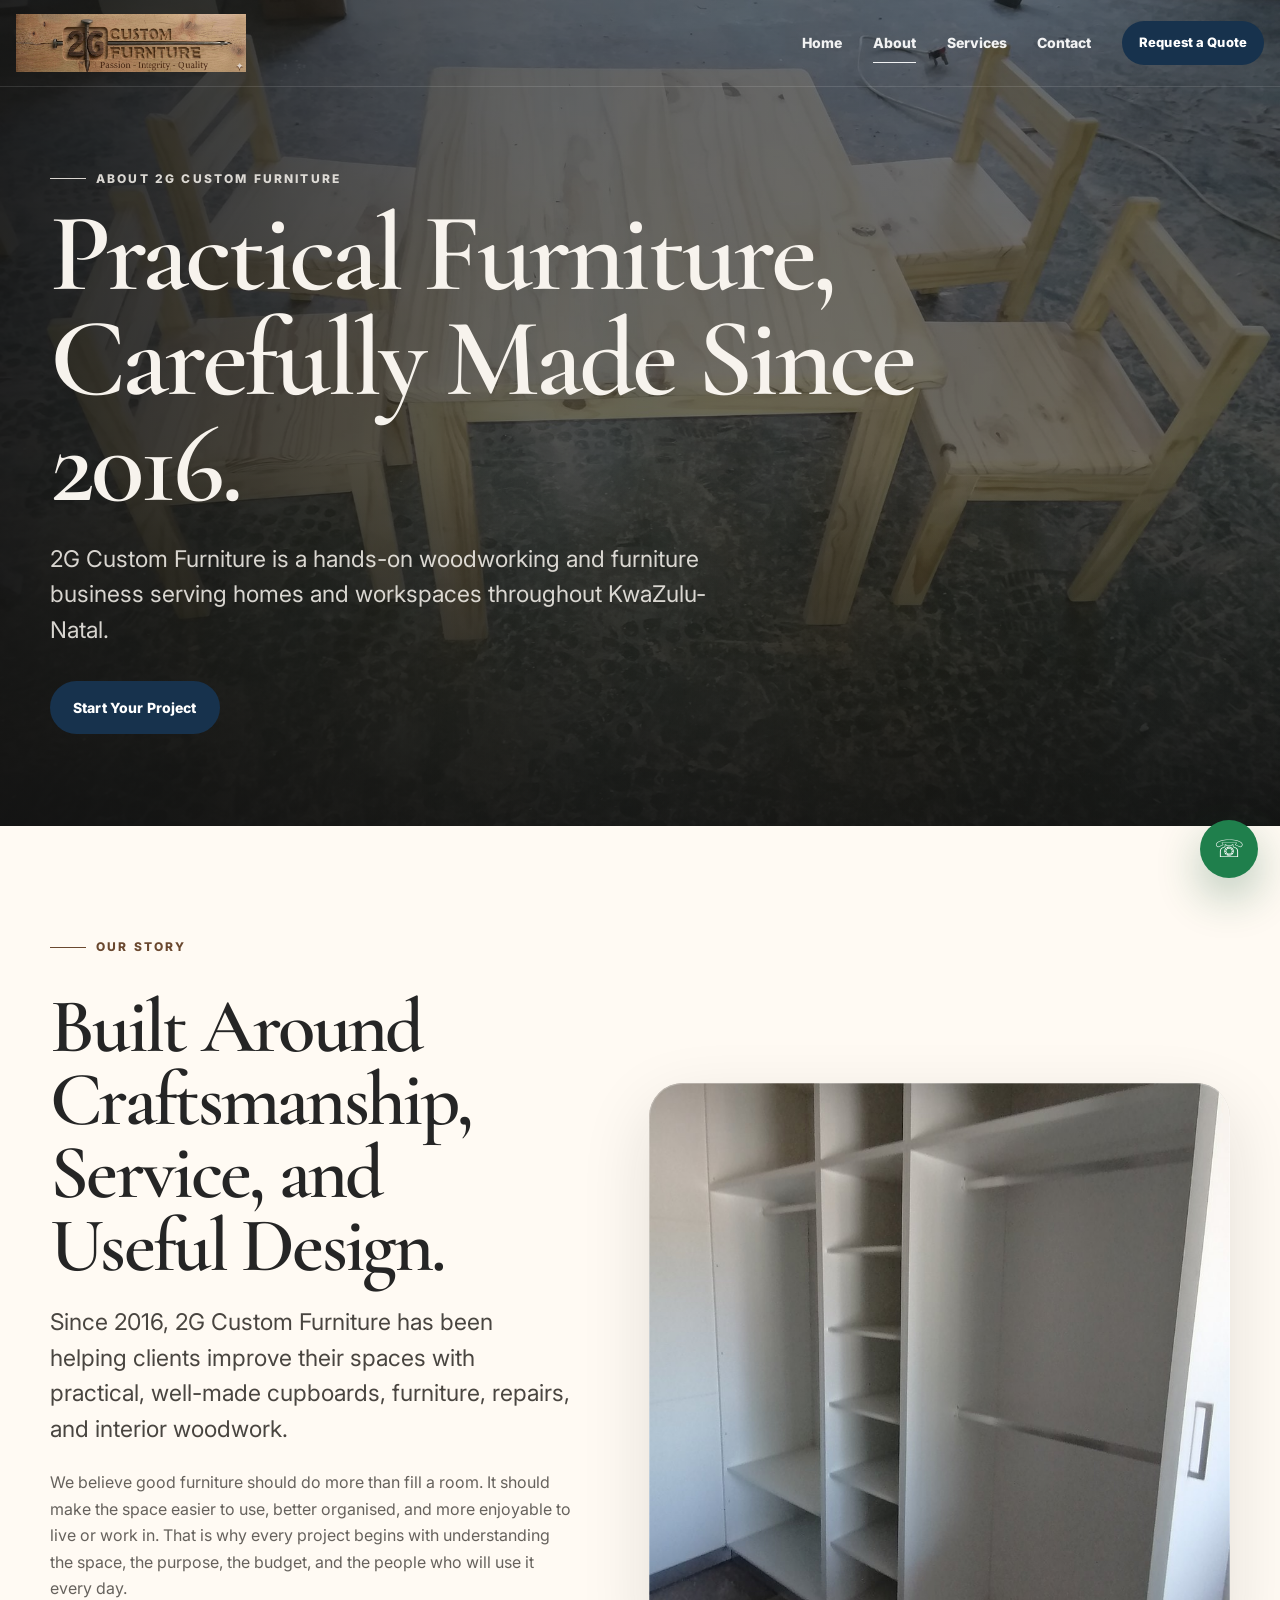
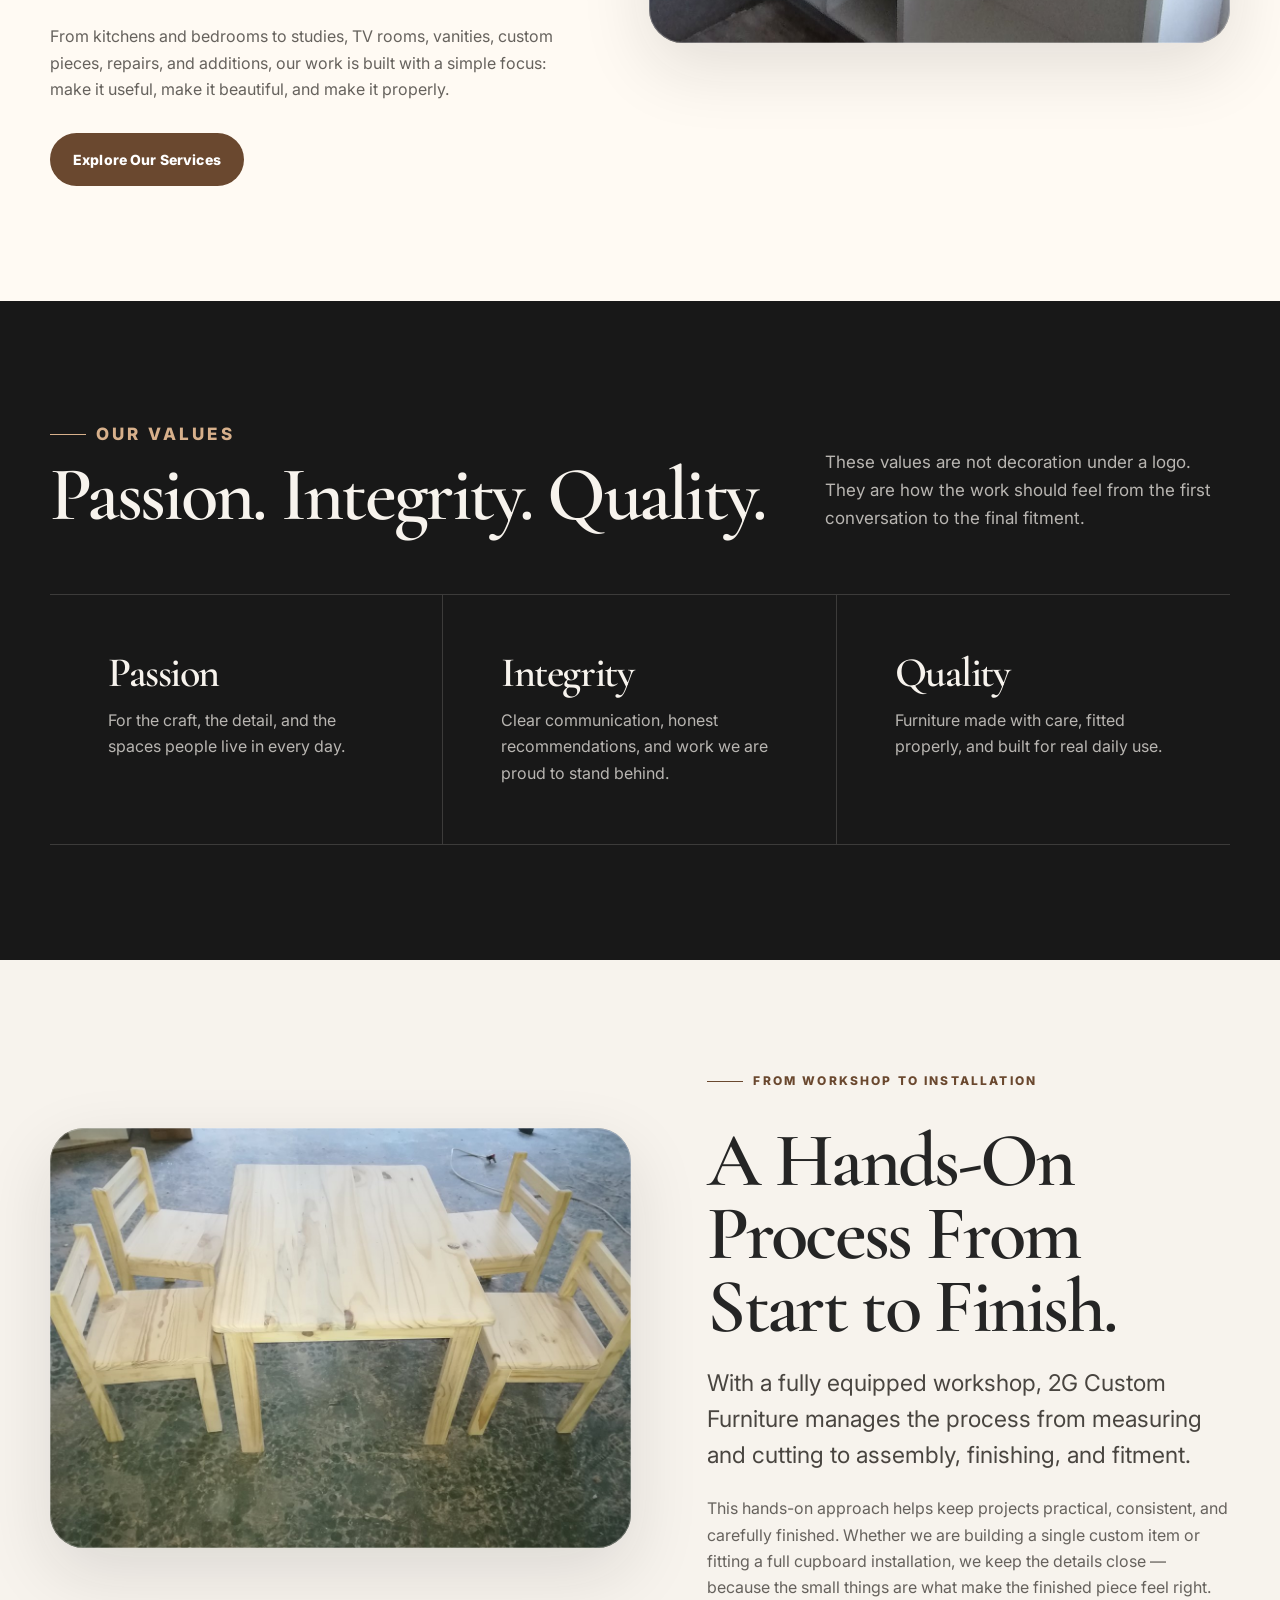
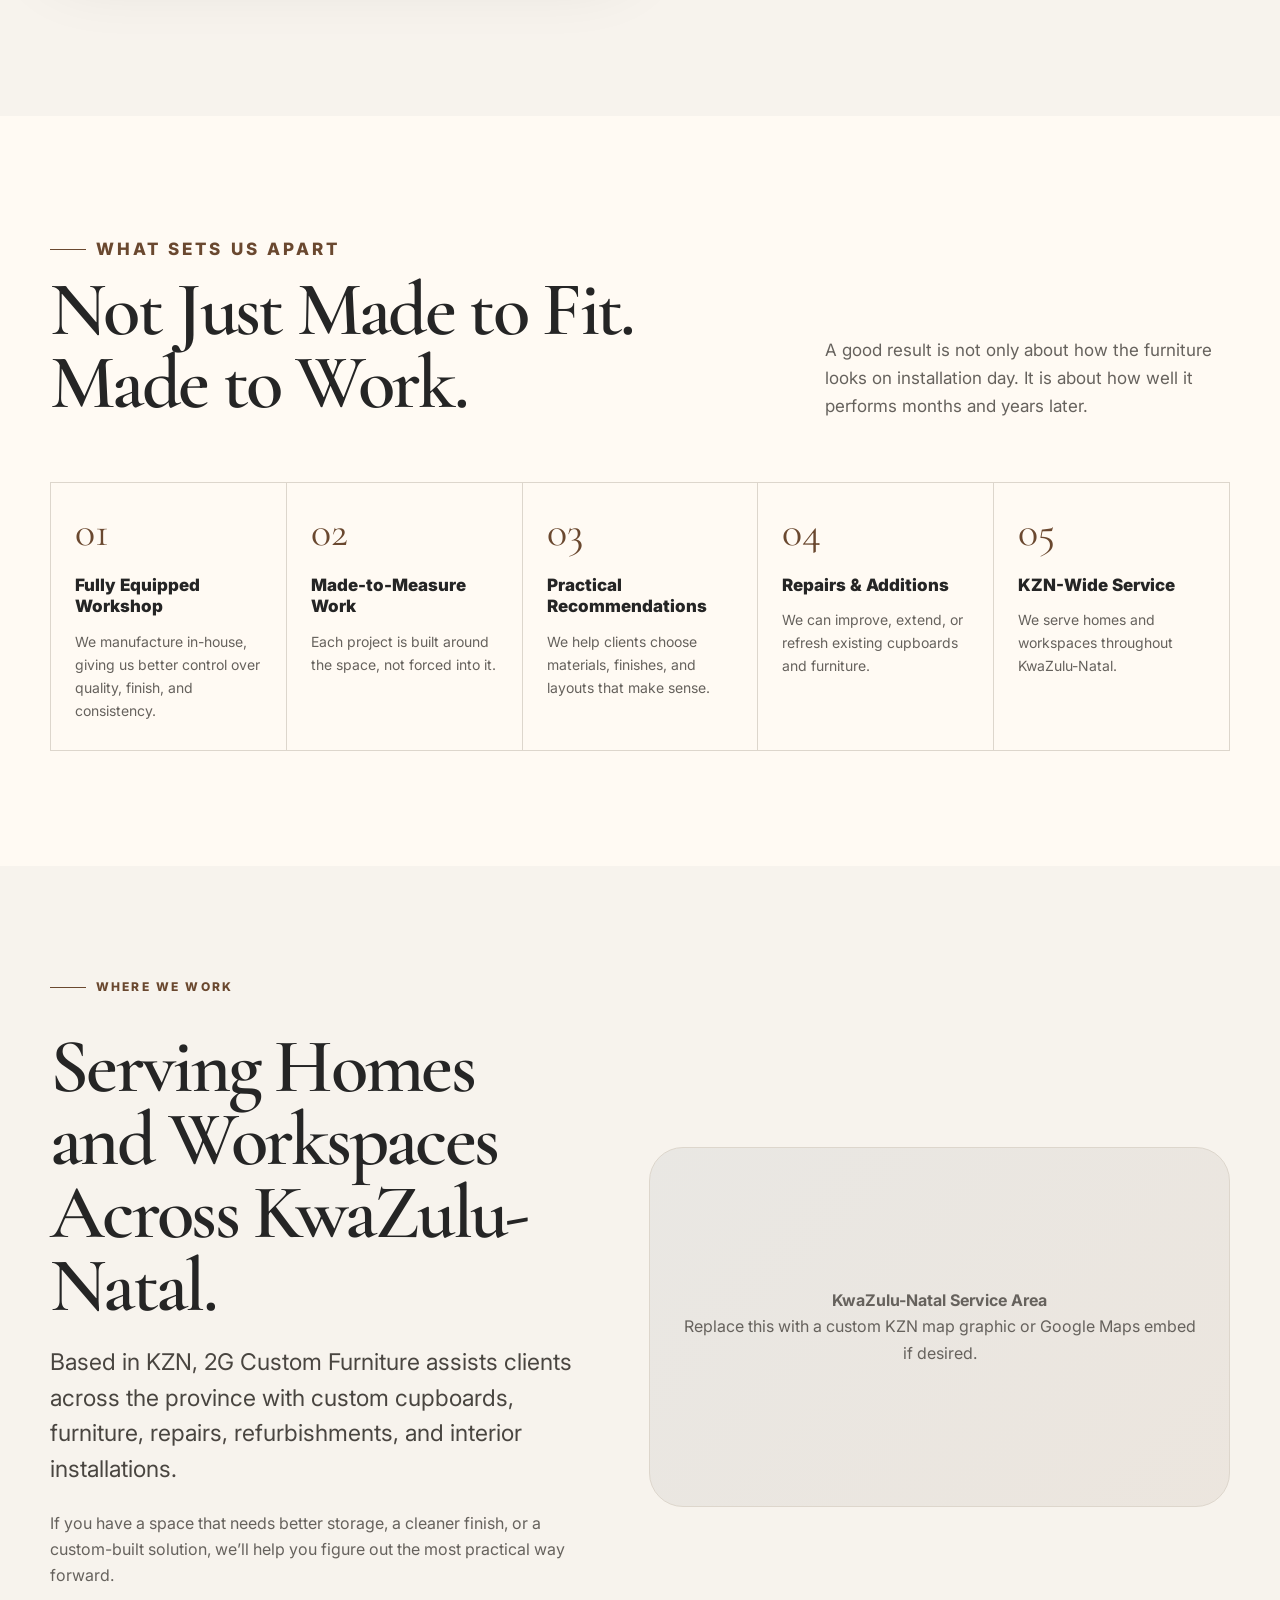
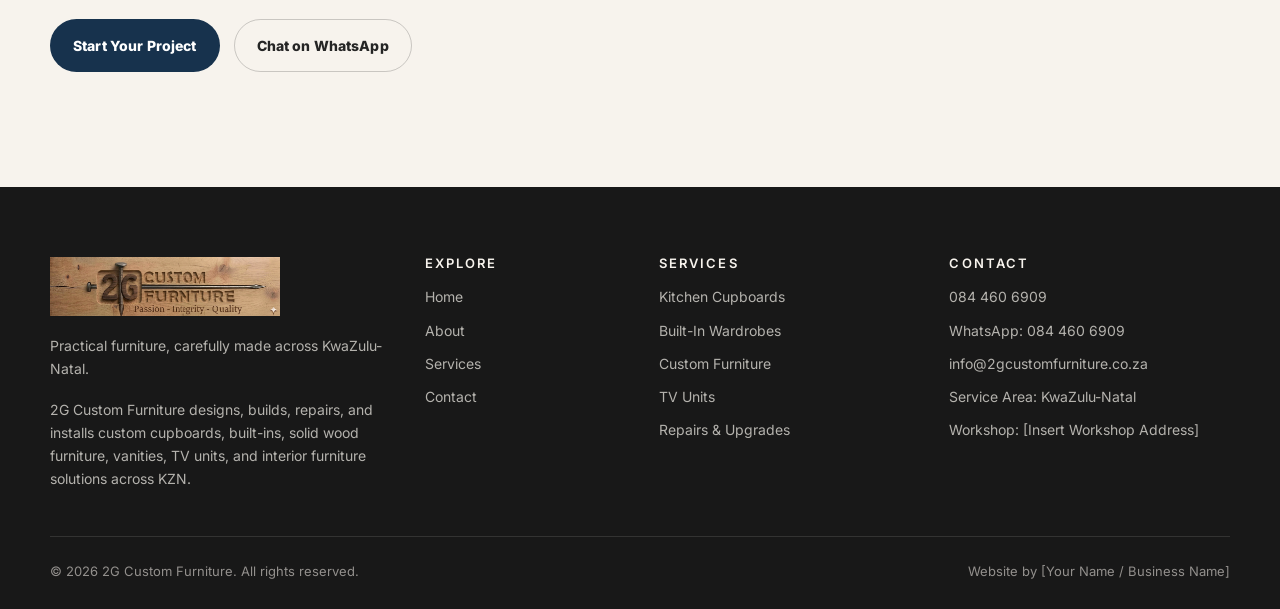
==== about.html @ 4002213d "Add files via upload" ====
<!doctype html>
<html lang="en-ZA">
<head>
  <meta charset="utf-8">
  <meta name="viewport" content="width=device-width, initial-scale=1">
  <title>About 2G Custom Furniture | Woodwork & Custom Furniture KZN</title>
  <meta name="description" content="Learn about 2G Custom Furniture, a KwaZulu-Natal woodworking business creating practical cupboards, custom furniture, repairs, refurbishments, and built-in solutions since 2016.">
  <meta name="robots" content="index, follow">
  <meta property="og:title" content="About 2G Custom Furniture | Woodwork & Custom Furniture KZN">
  <meta property="og:description" content="Learn about 2G Custom Furniture, a KwaZulu-Natal woodworking business creating practical cupboards, custom furniture, repairs, refurbishments, and built-in solutions since 2016.">
  <meta property="og:type" content="website">
  <meta property="og:image" content="assets/images/hero/home-hero.jpg">
  <meta name="theme-color" content="#17324D">
  <link rel="preconnect" href="https://fonts.googleapis.com">
  <link rel="preconnect" href="https://fonts.gstatic.com" crossorigin>
  <link href="https://fonts.googleapis.com/css2?family=Cormorant+Garamond:wght@500;600;700&family=Inter:wght@400;500;700;800;900&display=swap" rel="stylesheet">
  <link rel="stylesheet" href="assets/css/styles.css">
  <script type="application/ld+json">
  {
    "@context": "https://schema.org",
    "@type": "LocalBusiness",
    "name": "2G Custom Furniture",
    "image": "assets/images/logo/2g-logo.png",
    "telephone": "+27 84 460 6909",
    "email": "info@2gcustomfurniture.co.za",
    "address": {
      "@type": "PostalAddress",
      "streetAddress": "[Insert Workshop Address]",
      "addressRegion": "KwaZulu-Natal",
      "addressCountry": "ZA"
    },
    "areaServed": "KwaZulu-Natal",
    "url": "https://www.2gcustomfurniture.co.za",
    "description": "Custom cupboards, built-ins, solid wood furniture, repairs, refurbishments and installations across KwaZulu-Natal."
  }
  </script>
</head>
<body>
<a class="skip-link" href="#main">Skip to content</a>
<header class="site-header">
  <div class="nav-wrap">
    <a class="logo" href="index.html" aria-label="2G Custom Furniture home">
      <img src="assets/images/logo/2g-logo.png" alt="2G Custom Furniture logo">
    </a>
    <nav class="nav-links" aria-label="Primary navigation">
      <a href="index.html">Home</a>
      <a class="active" href="about.html">About</a>
      <a href="services.html">Services</a>
      <a href="contact.html">Contact</a>
      <a class="btn small-btn" href="contact.html">Request a Quote</a>
    </nav>
    <button class="menu-toggle" type="button" aria-label="Open menu" aria-expanded="false">
      <span></span><span></span><span></span>
    </button>
  </div>
</header>

<main id="main">
  <section class="hero inner-hero">
    <div class="hero-media"><img src="assets/images/hero/about-hero.jpg" alt="Custom solid wood furniture in progress at 2G Custom Furniture workshop"></div>
    <div class="container hero-content">
      <p class="eyebrow">About 2G Custom Furniture</p>
      <h1>Practical Furniture, Carefully Made Since 2016.</h1>
      <p class="lead" style="margin-top:24px;">2G Custom Furniture is a hands-on woodworking and furniture business serving homes and workspaces throughout KwaZulu-Natal.</p>
      <div class="actions"><a class="btn" href="contact.html">Start Your Project</a></div>
    </div>
  </section>

  <section class="section alt">
    <div class="container split">
      <div class="copy-stack reveal">
        <p class="eyebrow">Our Story</p>
        <h2>Built Around Craftsmanship, Service, and Useful Design.</h2>
        <p class="lead">Since 2016, 2G Custom Furniture has been helping clients improve their spaces with practical, well-made cupboards, furniture, repairs, and interior woodwork.</p>
        <p>We believe good furniture should do more than fill a room. It should make the space easier to use, better organised, and more enjoyable to live or work in. That is why every project begins with understanding the space, the purpose, the budget, and the people who will use it every day.</p>
        <p>From kitchens and bedrooms to studies, TV rooms, vanities, custom pieces, repairs, and additions, our work is built with a simple focus: make it useful, make it beautiful, and make it properly.</p>
        <div class="actions"><a class="btn walnut" href="services.html">Explore Our Services</a></div>
      </div>
      <div class="image-frame reveal"><img src="assets/images/workshop/installation-01.jpg" alt="Built-in wardrobe installation by 2G Custom Furniture"></div>
    </div>
  </section>

  <section class="section dark">
    <div class="container">
      <div class="section-heading reveal"><div><p class="eyebrow">Our Values</p><h2>Passion. Integrity. Quality.</h2></div><p>These values are not decoration under a logo. They are how the work should feel from the first conversation to the final fitment.</p></div>
      <div class="values-band reveal">
        <div class="value-block"><h3>Passion</h3><p>For the craft, the detail, and the spaces people live in every day.</p></div>
        <div class="value-block"><h3>Integrity</h3><p>Clear communication, honest recommendations, and work we are proud to stand behind.</p></div>
        <div class="value-block"><h3>Quality</h3><p>Furniture made with care, fitted properly, and built for real daily use.</p></div>
      </div>
    </div>
  </section>

  <section class="section">
    <div class="container split reverse">
      <div class="image-frame short reveal"><img src="assets/images/workshop/work-in-progress-01.jpg" alt="Workshop project being prepared by 2G Custom Furniture"></div>
      <div class="copy-stack reveal">
        <p class="eyebrow">From Workshop to Installation</p>
        <h2>A Hands-On Process From Start to Finish.</h2>
        <p class="lead">With a fully equipped workshop, 2G Custom Furniture manages the process from measuring and cutting to assembly, finishing, and fitment.</p>
        <p>This hands-on approach helps keep projects practical, consistent, and carefully finished. Whether we are building a single custom item or fitting a full cupboard installation, we keep the details close — because the small things are what make the finished piece feel right.</p>
      </div>
    </div>
  </section>

  <section class="section alt">
    <div class="container">
      <div class="section-heading reveal"><div><p class="eyebrow">What Sets Us Apart</p><h2>Not Just Made to Fit. Made to Work.</h2></div><p>A good result is not only about how the furniture looks on installation day. It is about how well it performs months and years later.</p></div>
      <div class="reason-grid reveal">
        <div class="reason"><span class="num">01</span><h3>Fully Equipped Workshop</h3><p>We manufacture in-house, giving us better control over quality, finish, and consistency.</p></div>
        <div class="reason"><span class="num">02</span><h3>Made-to-Measure Work</h3><p>Each project is built around the space, not forced into it.</p></div>
        <div class="reason"><span class="num">03</span><h3>Practical Recommendations</h3><p>We help clients choose materials, finishes, and layouts that make sense.</p></div>
        <div class="reason"><span class="num">04</span><h3>Repairs & Additions</h3><p>We can improve, extend, or refresh existing cupboards and furniture.</p></div>
        <div class="reason"><span class="num">05</span><h3>KZN-Wide Service</h3><p>We serve homes and workspaces throughout KwaZulu-Natal.</p></div>
      </div>
    </div>
  </section>

  <section class="section">
    <div class="container split">
      <div class="copy-stack reveal">
        <p class="eyebrow">Where We Work</p>
        <h2>Serving Homes and Workspaces Across KwaZulu-Natal.</h2>
        <p class="lead">Based in KZN, 2G Custom Furniture assists clients across the province with custom cupboards, furniture, repairs, refurbishments, and interior installations.</p>
        <p>If you have a space that needs better storage, a cleaner finish, or a custom-built solution, we’ll help you figure out the most practical way forward.</p>
        <div class="actions"><a class="btn" href="contact.html">Start Your Project</a><a class="btn secondary" href="https://wa.me/27844606909">Chat on WhatsApp</a></div>
      </div>
      <div class="map-placeholder reveal"><div><strong>KwaZulu-Natal Service Area</strong><p>Replace this with a custom KZN map graphic or Google Maps embed if desired.</p></div></div>
    </div>
  </section>
</main>
<a class="whatsapp-float" href="https://wa.me/27844606909" aria-label="Chat with 2G Custom Furniture on WhatsApp">☏</a>
<footer class="site-footer">
  <div class="container">
    <div class="footer-grid">
      <div>
        <img class="footer-logo" src="assets/images/logo/2g-logo.png" alt="2G Custom Furniture logo">
        <p>Practical furniture, carefully made across KwaZulu-Natal.</p>
        <p style="margin-top:18px;">2G Custom Furniture designs, builds, repairs, and installs custom cupboards, built-ins, solid wood furniture, vanities, TV units, and interior furniture solutions across KZN.</p>
      </div>
      <div>
        <h3>Explore</h3>
        <ul>
          <li><a href="index.html">Home</a></li>
          <li><a href="about.html">About</a></li>
          <li><a href="services.html">Services</a></li>
          <li><a href="contact.html">Contact</a></li>
        </ul>
      </div>
      <div>
        <h3>Services</h3>
        <ul>
          <li><a href="services.html#kitchens">Kitchen Cupboards</a></li>
          <li><a href="services.html#bedrooms">Built-In Wardrobes</a></li>
          <li><a href="services.html#custom">Custom Furniture</a></li>
          <li><a href="services.html#living">TV Units</a></li>
          <li><a href="services.html#repairs">Repairs & Upgrades</a></li>
        </ul>
      </div>
      <div>
        <h3>Contact</h3>
        <ul>
          <li><a href="tel:+27844606909">084 460 6909</a></li>
          <li><a href="https://wa.me/27844606909">WhatsApp: 084 460 6909</a></li>
          <li><a href="mailto:info@2gcustomfurniture.co.za">info@2gcustomfurniture.co.za</a></li>
          <li>Service Area: KwaZulu-Natal</li>
          <li>Workshop: [Insert Workshop Address]</li>
        </ul>
      </div>
    </div>
    <div class="footer-bottom">
      <span>© 2026 2G Custom Furniture. All rights reserved.</span>
      <span>Website by [Your Name / Business Name]</span>
    </div>
  </div>
</footer>
<script src="assets/js/main.js"></script>
</body>
</html>
---- assets/css/styles.css ----
/*
  2G Custom Furniture — premium static website
  Replace placeholder copy/images/contact details where marked before launch.
*/
:root {
  --ivory: #f7f3ed;
  --ivory-2: #fffaf3;
  --charcoal: #252525;
  --ink: #181818;
  --muted: #66625d;
  --stone: #ddd6cc;
  --stone-2: #ebe5dc;
  --navy: #17324d;
  --navy-2: #223f5d;
  --steel: #6f7f8c;
  --walnut: #6a482f;
  --walnut-light: #a87a50;
  --white: #ffffff;
  --shadow-soft: 0 24px 70px rgba(24, 24, 24, .12);
  --shadow-card: 0 14px 35px rgba(24, 24, 24, .10);
  --radius-sm: 12px;
  --radius-md: 22px;
  --radius-lg: 34px;
  --container: 1180px;
  --section: clamp(72px, 9vw, 130px);
  --font-heading: 'Cormorant Garamond', Georgia, serif;
  --font-body: 'Inter', system-ui, -apple-system, Segoe UI, sans-serif;
}

* { box-sizing: border-box; }
html { scroll-behavior: smooth; }
body {
  margin: 0;
  font-family: var(--font-body);
  color: var(--charcoal);
  background: var(--ivory);
  line-height: 1.65;
  -webkit-font-smoothing: antialiased;
  text-rendering: optimizeLegibility;
}
body.nav-open { overflow: hidden; }
img { max-width: 100%; display: block; }
a { color: inherit; text-decoration: none; }
button, input, textarea, select { font: inherit; }
::selection { background: var(--walnut); color: var(--ivory); }

.container {
  width: min(var(--container), calc(100% - 40px));
  margin-inline: auto;
}
.section { padding: var(--section) 0; }
.section.tight { padding: clamp(48px, 6vw, 82px) 0; }
.dark { background: var(--ink); color: var(--ivory); }
.alt { background: var(--ivory-2); }

.eyebrow {
  display: inline-flex;
  align-items: center;
  gap: 10px;
  margin: 0 0 16px;
  font-size: 12px;
  line-height: 1;
  letter-spacing: .18em;
  text-transform: uppercase;
  font-weight: 800;
  color: var(--walnut);
}
.dark .eyebrow { color: #d7b08b; }
.eyebrow::before {
  content: '';
  width: 36px;
  height: 1px;
  background: currentColor;
}

h1, h2, h3 {
  font-family: var(--font-heading);
  font-weight: 600;
  line-height: .95;
  margin: 0;
  letter-spacing: -.035em;
}
h1 { font-size: clamp(58px, 8.7vw, 118px); max-width: 900px; }
h2 { font-size: clamp(42px, 6vw, 80px); }
h3 { font-size: clamp(28px, 3.4vw, 42px); }
p { margin: 0; color: var(--muted); }
.dark p { color: rgba(247, 243, 237, .72); }
.lead { font-size: clamp(18px, 2vw, 23px); line-height: 1.55; color: #494540; }
.dark .lead { color: rgba(247, 243, 237, .86); }
.small { font-size: 14px; color: var(--muted); }

.btn {
  display: inline-flex;
  align-items: center;
  justify-content: center;
  gap: 10px;
  min-height: 48px;
  padding: 14px 22px;
  border-radius: 999px;
  border: 1px solid transparent;
  background: var(--navy);
  color: var(--white);
  font-weight: 800;
  font-size: 14px;
  letter-spacing: .01em;
  transition: transform .25s ease, box-shadow .25s ease, background .25s ease, color .25s ease, border-color .25s ease;
  cursor: pointer;
}
.btn:hover { transform: translateY(-2px); box-shadow: var(--shadow-card); background: var(--navy-2); }
.btn.secondary { background: transparent; color: var(--charcoal); border-color: rgba(37,37,37,.22); }
.btn.secondary:hover { border-color: var(--navy); color: var(--navy); box-shadow: none; }
.dark .btn.secondary { color: var(--ivory); border-color: rgba(247,243,237,.28); }
.btn.walnut { background: var(--walnut); }
.btn.walnut:hover { background: #7a5235; }
.btn.small-btn { min-height: 40px; padding: 10px 16px; font-size: 13px; }

.site-header {
  position: fixed;
  top: 0; left: 0; right: 0;
  z-index: 1000;
  transition: background .25s ease, border-color .25s ease, box-shadow .25s ease, transform .25s ease;
  border-bottom: 1px solid rgba(255,255,255,.12);
}
.site-header.scrolled {
  background: rgba(247, 243, 237, .92);
  backdrop-filter: blur(18px);
  border-bottom-color: rgba(37,37,37,.1);
  box-shadow: 0 10px 30px rgba(24,24,24,.06);
}
.nav-wrap {
  width: min(1280px, calc(100% - 32px));
  margin: 0 auto;
  min-height: 86px;
  display: flex;
  align-items: center;
  justify-content: space-between;
  gap: 20px;
}
.logo {
  display: inline-flex;
  align-items: center;
  gap: 12px;
  min-width: 0;
}
.logo img { width: clamp(150px, 18vw, 250px); height: auto; }
.logo-mark { display:none; }
.nav-links {
  display: flex;
  align-items: center;
  gap: clamp(18px, 2.4vw, 34px);
}
.nav-links a:not(.btn) {
  font-size: 14px;
  font-weight: 800;
  color: rgba(255,255,255,.92);
  position: relative;
}
.site-header.scrolled .nav-links a:not(.btn),
.site-header.inner .nav-links a:not(.btn) { color: var(--charcoal); }
.site-header.inner { background: rgba(247, 243, 237, .92); backdrop-filter: blur(18px); border-bottom-color: rgba(37,37,37,.1); }
.nav-links a:not(.btn)::after {
  content: '';
  position: absolute;
  left: 0;
  bottom: -8px;
  width: 0;
  height: 1px;
  background: currentColor;
  transition: width .25s ease;
}
.nav-links a:hover::after, .nav-links a.active::after { width: 100%; }
.menu-toggle {
  display:none;
  width: 46px; height: 46px;
  border-radius: 999px;
  border: 1px solid rgba(255,255,255,.28);
  background: rgba(24,24,24,.12);
  color: white;
  cursor: pointer;
}
.site-header.scrolled .menu-toggle, .site-header.inner .menu-toggle {
  border-color: rgba(24,24,24,.18);
  background: rgba(255,255,255,.5);
  color: var(--charcoal);
}
.menu-toggle span { display: block; width: 18px; height: 1.5px; background: currentColor; margin: 4px auto; transition: transform .25s ease, opacity .25s ease; }
.nav-open .menu-toggle span:nth-child(1){ transform: translateY(5.5px) rotate(45deg); }
.nav-open .menu-toggle span:nth-child(2){ opacity:0; }
.nav-open .menu-toggle span:nth-child(3){ transform: translateY(-5.5px) rotate(-45deg); }

.hero {
  min-height: 100svh;
  position: relative;
  display: grid;
  align-items: end;
  color: var(--ivory);
  overflow: hidden;
  background: var(--ink);
}
.hero.inner-hero { min-height: 76svh; }
.hero-media {
  position: absolute;
  inset: 0;
}
.hero-media img { width: 100%; height: 100%; object-fit: cover; opacity: .68; filter: saturate(.9) contrast(1.02); }
.hero-media::after {
  content: '';
  position: absolute; inset: 0;
  background:
    linear-gradient(90deg, rgba(18,18,18,.82), rgba(18,18,18,.42) 44%, rgba(18,18,18,.30)),
    linear-gradient(0deg, rgba(18,18,18,.72), transparent 44%);
}
.hero-content {
  position: relative;
  z-index: 2;
  padding: 160px 0 clamp(54px, 8vw, 92px);
}
.hero-grid {
  display: grid;
  grid-template-columns: minmax(0, 1.1fr) 330px;
  gap: 42px;
  align-items: end;
}
.hero p { color: rgba(247, 243, 237, .86); max-width: 710px; }
.hero .actions { display:flex; gap: 14px; flex-wrap: wrap; margin-top: 32px; }
.hero-note {
  border-left: 1px solid rgba(247,243,237,.35);
  padding-left: 22px;
  color: rgba(247,243,237,.78);
  font-size: 14px;
}
.hero-note strong { display:block; color: var(--ivory); font-size: 40px; font-family: var(--font-heading); line-height:1; margin-bottom:6px; }

.trust-strip {
  background: var(--ink);
  color: var(--ivory);
  border-top: 1px solid rgba(247,243,237,.12);
  border-bottom: 1px solid rgba(247,243,237,.12);
}
.trust-grid {
  display:grid;
  grid-template-columns: repeat(4, 1fr);
}
.trust-item {
  padding: 26px 24px;
  border-right: 1px solid rgba(247,243,237,.12);
}
.trust-item:last-child { border-right: 0; }
.trust-item strong { display:block; font-family: var(--font-heading); font-size: 30px; line-height:1; font-weight:600; }
.trust-item span { display:block; margin-top:8px; font-size:13px; color: rgba(247,243,237,.66); }

.split {
  display:grid;
  grid-template-columns: minmax(0, .9fr) minmax(0, 1fr);
  gap: clamp(34px, 6vw, 86px);
  align-items: center;
}
.split.reverse { grid-template-columns: minmax(0, 1fr) minmax(0, .9fr); }
.copy-stack { display:grid; gap: 22px; }
.copy-stack .actions { display:flex; gap:14px; flex-wrap:wrap; margin-top:8px; }
.image-frame {
  position: relative;
  border-radius: var(--radius-lg);
  overflow: hidden;
  box-shadow: var(--shadow-soft);
  isolation: isolate;
  background: var(--stone);
}
.image-frame img { width:100%; height: 560px; object-fit: cover; }
.image-frame.short img { height: 420px; }
.image-frame::after {
  content:''; position:absolute; inset:0;
  box-shadow: inset 0 0 0 1px rgba(255,255,255,.25);
  pointer-events:none; border-radius: inherit;
}
.caption-card {
  position: absolute;
  left: 24px; bottom: 24px;
  max-width: 300px;
  background: rgba(247,243,237,.92);
  backdrop-filter: blur(18px);
  padding: 20px;
  border-radius: var(--radius-sm);
  box-shadow: var(--shadow-card);
}
.caption-card strong { display:block; margin-bottom:5px; }
.caption-card p { font-size: 13px; }

.section-heading {
  display:grid;
  grid-template-columns: minmax(0, .82fr) minmax(280px, .45fr);
  gap: 36px;
  align-items: end;
  margin-bottom: clamp(34px, 5vw, 62px);
}
.section-heading p { font-size: 17px; }

.service-grid {
  display:grid;
  grid-template-columns: repeat(3, 1fr);
  gap: 22px;
}
.service-card {
  position: relative;
  min-height: 390px;
  border-radius: var(--radius-md);
  overflow: hidden;
  background: var(--ink);
  box-shadow: var(--shadow-card);
  isolation: isolate;
}
.service-card img { position:absolute; inset:0; width:100%; height:100%; object-fit:cover; opacity:.76; transition: transform .6s ease, opacity .4s ease; }
.service-card::after { content:''; position:absolute; inset:0; background: linear-gradient(0deg, rgba(18,18,18,.82), rgba(18,18,18,.08) 62%); }
.service-card:hover img { transform: scale(1.05); opacity:.9; }
.service-card-content { position:absolute; inset:auto 0 0; z-index:2; padding: 28px; color: var(--ivory); }
.service-card-content h3 { font-size: 34px; margin-bottom:12px; }
.service-card-content p { color: rgba(247,243,237,.76); font-size:15px; }
.service-card-content .link { display:inline-flex; margin-top:20px; font-weight:800; font-size:14px; color: var(--ivory); }

.gallery-grid {
  display:grid;
  grid-template-columns: 1.2fr .8fr .8fr;
  grid-template-rows: 260px 260px;
  gap: 18px;
}
.gallery-item {
  position:relative; overflow:hidden; border-radius: var(--radius-md); background: var(--stone); box-shadow: var(--shadow-card);
}
.gallery-item.big { grid-row: span 2; }
.gallery-item img { width:100%; height:100%; object-fit:cover; transition: transform .7s ease; }
.gallery-item:hover img { transform: scale(1.05); }
.gallery-label {
  position:absolute; left:16px; bottom:16px; padding: 8px 12px; border-radius:999px;
  background: rgba(24,24,24,.66); backdrop-filter: blur(14px); color: var(--ivory);
  font-size:12px; font-weight:800; letter-spacing:.08em; text-transform:uppercase;
}

.values-band {
  display:grid;
  grid-template-columns: repeat(3, 1fr);
  border-top: 1px solid rgba(247,243,237,.16);
  border-bottom: 1px solid rgba(247,243,237,.16);
}
.value-block { padding: clamp(34px, 5vw, 58px); border-right: 1px solid rgba(247,243,237,.16); }
.value-block:last-child { border-right:0; }
.value-block h3 { color: var(--ivory); margin-bottom: 14px; }
.value-block p { color: rgba(247,243,237,.72); }

.reason-grid {
  display:grid;
  grid-template-columns: repeat(5, 1fr);
  gap: 1px;
  background: var(--stone);
  border: 1px solid var(--stone);
}
.reason {
  background: var(--ivory-2);
  padding: 28px 24px;
  min-height: 245px;
}
.reason .num { display:block; font-family: var(--font-heading); font-size: 42px; color: var(--walnut); line-height:1; margin-bottom: 22px; }
.reason h3 { font-family: var(--font-body); font-size: 17px; line-height: 1.25; letter-spacing:0; margin-bottom: 12px; font-weight: 850; }
.reason p { font-size: 14px; }

.process {
  display:grid;
  grid-template-columns: repeat(4, 1fr);
  gap: 0;
  border-top: 1px solid var(--stone);
  border-bottom: 1px solid var(--stone);
}
.step { padding: 34px 30px; border-right: 1px solid var(--stone); }
.step:last-child { border-right:0; }
.step span { display:block; font-family: var(--font-heading); font-size: 54px; line-height:1; color: var(--walnut); margin-bottom: 18px; }
.step h3 { font-family: var(--font-body); font-size: 18px; font-weight: 850; letter-spacing:0; margin-bottom: 12px; }
.step p { font-size:14px; }

.testimonial {
  max-width: 900px;
  margin-inline: auto;
  text-align: center;
}
.testimonial blockquote {
  margin: 0;
  font-family: var(--font-heading);
  font-size: clamp(32px, 4.8vw, 64px);
  line-height: 1.05;
  letter-spacing: -.035em;
}
.testimonial cite { display:block; margin-top:24px; font-style: normal; color: var(--muted); }

.cta-panel {
  position: relative;
  overflow:hidden;
  border-radius: var(--radius-lg);
  background: var(--ink);
  color: var(--ivory);
  padding: clamp(40px, 7vw, 76px);
  box-shadow: var(--shadow-soft);
  isolation:isolate;
}
.cta-panel::before { content:''; position:absolute; inset:0; background: radial-gradient(circle at 85% 20%, rgba(111,127,140,.32), transparent 36%), linear-gradient(135deg, rgba(106,72,47,.35), transparent 42%); z-index:-1; }
.cta-panel p { color: rgba(247,243,237,.78); max-width:650px; margin-top:18px; }
.cta-panel .actions { display:flex; gap:14px; flex-wrap:wrap; margin-top: 28px; }

.service-detail { display:grid; grid-template-columns: .95fr 1.05fr; gap: clamp(30px, 5vw, 70px); align-items:center; padding: clamp(44px, 6vw, 72px) 0; border-bottom: 1px solid var(--stone); }
.service-detail:nth-child(even) { grid-template-columns: 1.05fr .95fr; }
.service-detail:nth-child(even) .service-detail-image { order: 2; }
.service-detail-image { border-radius: var(--radius-lg); overflow:hidden; box-shadow: var(--shadow-card); }
.service-detail-image img { width:100%; height: 460px; object-fit:cover; }
.service-detail-copy ul, .plain-list { list-style:none; padding:0; margin: 24px 0; display:grid; gap: 10px; }
.service-detail-copy li, .plain-list li { position:relative; padding-left: 24px; color: var(--muted); }
.service-detail-copy li::before, .plain-list li::before { content:''; width:7px; height:7px; border-radius:999px; background: var(--walnut); position:absolute; left:0; top: 12px; }

.faq { display:grid; gap: 14px; }
.faq-item { border: 1px solid var(--stone); border-radius: var(--radius-sm); background: var(--ivory-2); overflow:hidden; }
.faq-question { width:100%; text-align:left; border:0; background:transparent; padding: 22px 24px; font-weight:850; display:flex; justify-content:space-between; gap:20px; cursor:pointer; color: var(--charcoal); }
.faq-question span:last-child { color: var(--walnut); }
.faq-answer { display:none; padding: 0 24px 22px; }
.faq-item.open .faq-answer { display:block; }

.contact-grid { display:grid; grid-template-columns: .82fr 1.18fr; gap: clamp(34px, 6vw, 80px); align-items:start; }
.contact-cards { display:grid; gap: 14px; }
.contact-card { background: var(--ivory-2); border:1px solid var(--stone); border-radius: var(--radius-md); padding: 24px; }
.contact-card span { display:block; color: var(--walnut); font-size: 12px; text-transform:uppercase; letter-spacing:.14em; font-weight:900; margin-bottom:8px; }
.contact-card strong { display:block; font-size: 20px; line-height: 1.25; }
.form-card { background: var(--ivory-2); border:1px solid var(--stone); border-radius: var(--radius-lg); padding: clamp(28px, 5vw, 48px); box-shadow: var(--shadow-card); }
.form-grid { display:grid; grid-template-columns: 1fr 1fr; gap: 18px; margin-top: 28px; }
.form-field.full { grid-column: 1 / -1; }
label { display:block; font-size: 13px; font-weight: 850; margin-bottom: 8px; }
input, select, textarea { width:100%; border:1px solid var(--stone); background: white; border-radius: 14px; padding: 14px 14px; color: var(--charcoal); outline: none; transition: border-color .2s ease, box-shadow .2s ease; }
textarea { min-height: 140px; resize: vertical; }
input:focus, select:focus, textarea:focus { border-color: var(--navy); box-shadow: 0 0 0 4px rgba(23,50,77,.10); }
.form-note { margin-top: 16px; font-size: 13px; }
.map-placeholder { border:1px solid var(--stone); border-radius: var(--radius-lg); min-height: 360px; display:grid; place-items:center; text-align:center; background: linear-gradient(135deg, rgba(111,127,140,.10), rgba(106,72,47,.08)); color: var(--muted); padding: 30px; }

.site-footer { background: var(--ink); color: var(--ivory); padding: 70px 0 26px; }
.footer-grid { display:grid; grid-template-columns: 1.2fr .7fr .9fr 1fr; gap: 38px; padding-bottom: 46px; border-bottom: 1px solid rgba(247,243,237,.12); }
.footer-logo { width: 230px; margin-bottom: 18px; filter: brightness(1.08); }
.footer-grid h3 { font-family: var(--font-body); font-size: 13px; letter-spacing:.16em; text-transform:uppercase; margin-bottom: 16px; }
.footer-grid p, .footer-grid a, .footer-grid li { color: rgba(247,243,237,.70); font-size: 14px; }
.footer-grid ul { list-style:none; padding:0; margin:0; display:grid; gap: 10px; }
.footer-grid a:hover { color: var(--ivory); }
.footer-bottom { display:flex; justify-content:space-between; gap:20px; flex-wrap:wrap; padding-top: 24px; color: rgba(247,243,237,.55); font-size: 13px; }
.whatsapp-float {
  position: fixed; right: 22px; bottom: 22px; z-index: 900;
  width: 58px; height:58px; border-radius:999px; background:#1f7f4c; color:#fff;
  display:grid; place-items:center; box-shadow: 0 18px 45px rgba(20,90,52,.32); font-weight:900; font-size: 24px;
  transition: transform .25s ease;
}
.whatsapp-float:hover { transform: translateY(-3px) scale(1.02); }

.reveal { opacity:0; transform: translateY(22px); transition: opacity .75s ease, transform .75s ease; }
.reveal.visible { opacity:1; transform: none; }
.skip-link { position:absolute; left:-999px; top:auto; width:1px; height:1px; overflow:hidden; }
.skip-link:focus { left:12px; top:12px; width:auto; height:auto; z-index:10000; background:#fff; padding:10px 14px; border-radius:6px; }

@media (max-width: 980px) {
  h1 { font-size: clamp(48px, 13vw, 86px); }
  .nav-links {
    position: fixed; inset: 0; background: var(--ivory); color: var(--charcoal);
    display: flex; flex-direction: column; justify-content:center; align-items:center; gap: 26px;
    transform: translateX(100%); transition: transform .35s ease; z-index: -1;
  }
  .nav-open .nav-links { transform: translateX(0); }
  .nav-links a:not(.btn) { color: var(--charcoal); font-size: 22px; }
  .menu-toggle { display:block; }
  .hero-grid, .split, .split.reverse, .section-heading, .contact-grid { grid-template-columns: 1fr; }
  .hero-note { display:none; }
  .trust-grid { grid-template-columns: repeat(2, 1fr); }
  .trust-item:nth-child(2) { border-right:0; }
  .trust-item:nth-child(-n+2) { border-bottom: 1px solid rgba(247,243,237,.12); }
  .service-grid { grid-template-columns: repeat(2, 1fr); }
  .gallery-grid { grid-template-columns: 1fr 1fr; grid-template-rows: 260px 260px 260px; }
  .gallery-item.big { grid-column: span 2; grid-row: span 1; }
  .reason-grid { grid-template-columns: repeat(2, 1fr); }
  .process, .values-band { grid-template-columns: 1fr; }
  .step, .value-block { border-right:0; border-bottom:1px solid var(--stone); }
  .dark .value-block { border-bottom-color: rgba(247,243,237,.16); }
  .service-detail, .service-detail:nth-child(even) { grid-template-columns: 1fr; }
  .service-detail:nth-child(even) .service-detail-image { order: 0; }
  .footer-grid { grid-template-columns: 1fr 1fr; }
}
@media (max-width: 640px) {
  .container { width: min(100% - 28px, var(--container)); }
  .nav-wrap { min-height: 74px; }
  .logo img { width: 156px; }
  .hero, .hero.inner-hero { min-height: 82svh; }
  .hero-content { padding: 130px 0 52px; }
  .hero .actions { flex-direction: column; align-items: stretch; }
  .btn { width: 100%; }
  .trust-grid, .service-grid, .gallery-grid, .reason-grid, .footer-grid, .form-grid { grid-template-columns: 1fr; }
  .trust-item { border-right:0; border-bottom: 1px solid rgba(247,243,237,.12); }
  .trust-item:last-child { border-bottom:0; }
  .gallery-item.big { grid-column: auto; }
  .gallery-grid { grid-template-rows: repeat(5, 260px); }
  .image-frame img, .service-detail-image img { height: 360px; }
  .caption-card { position:relative; left:auto; bottom:auto; margin: -64px 18px 18px; }
  .service-card { min-height: 350px; }
  .whatsapp-float { right: 16px; bottom: 16px; width:54px; height:54px; }
}
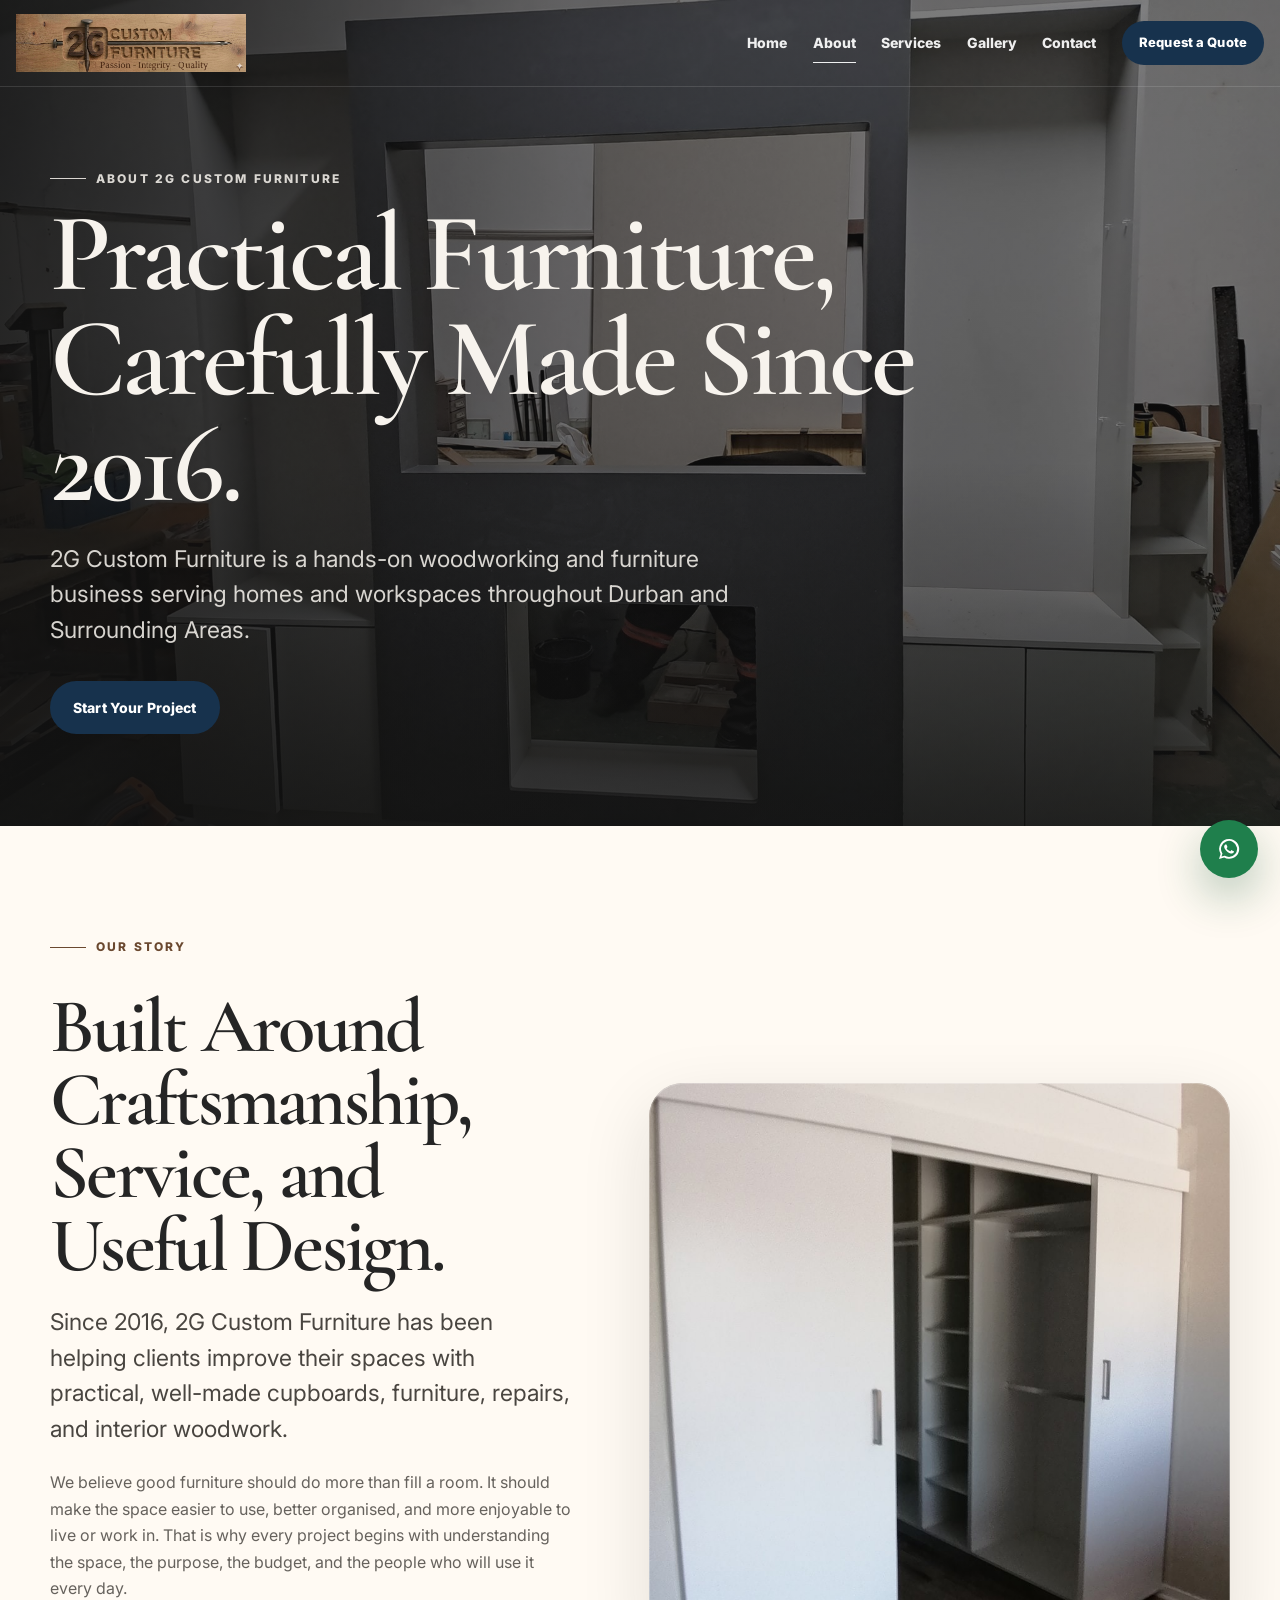
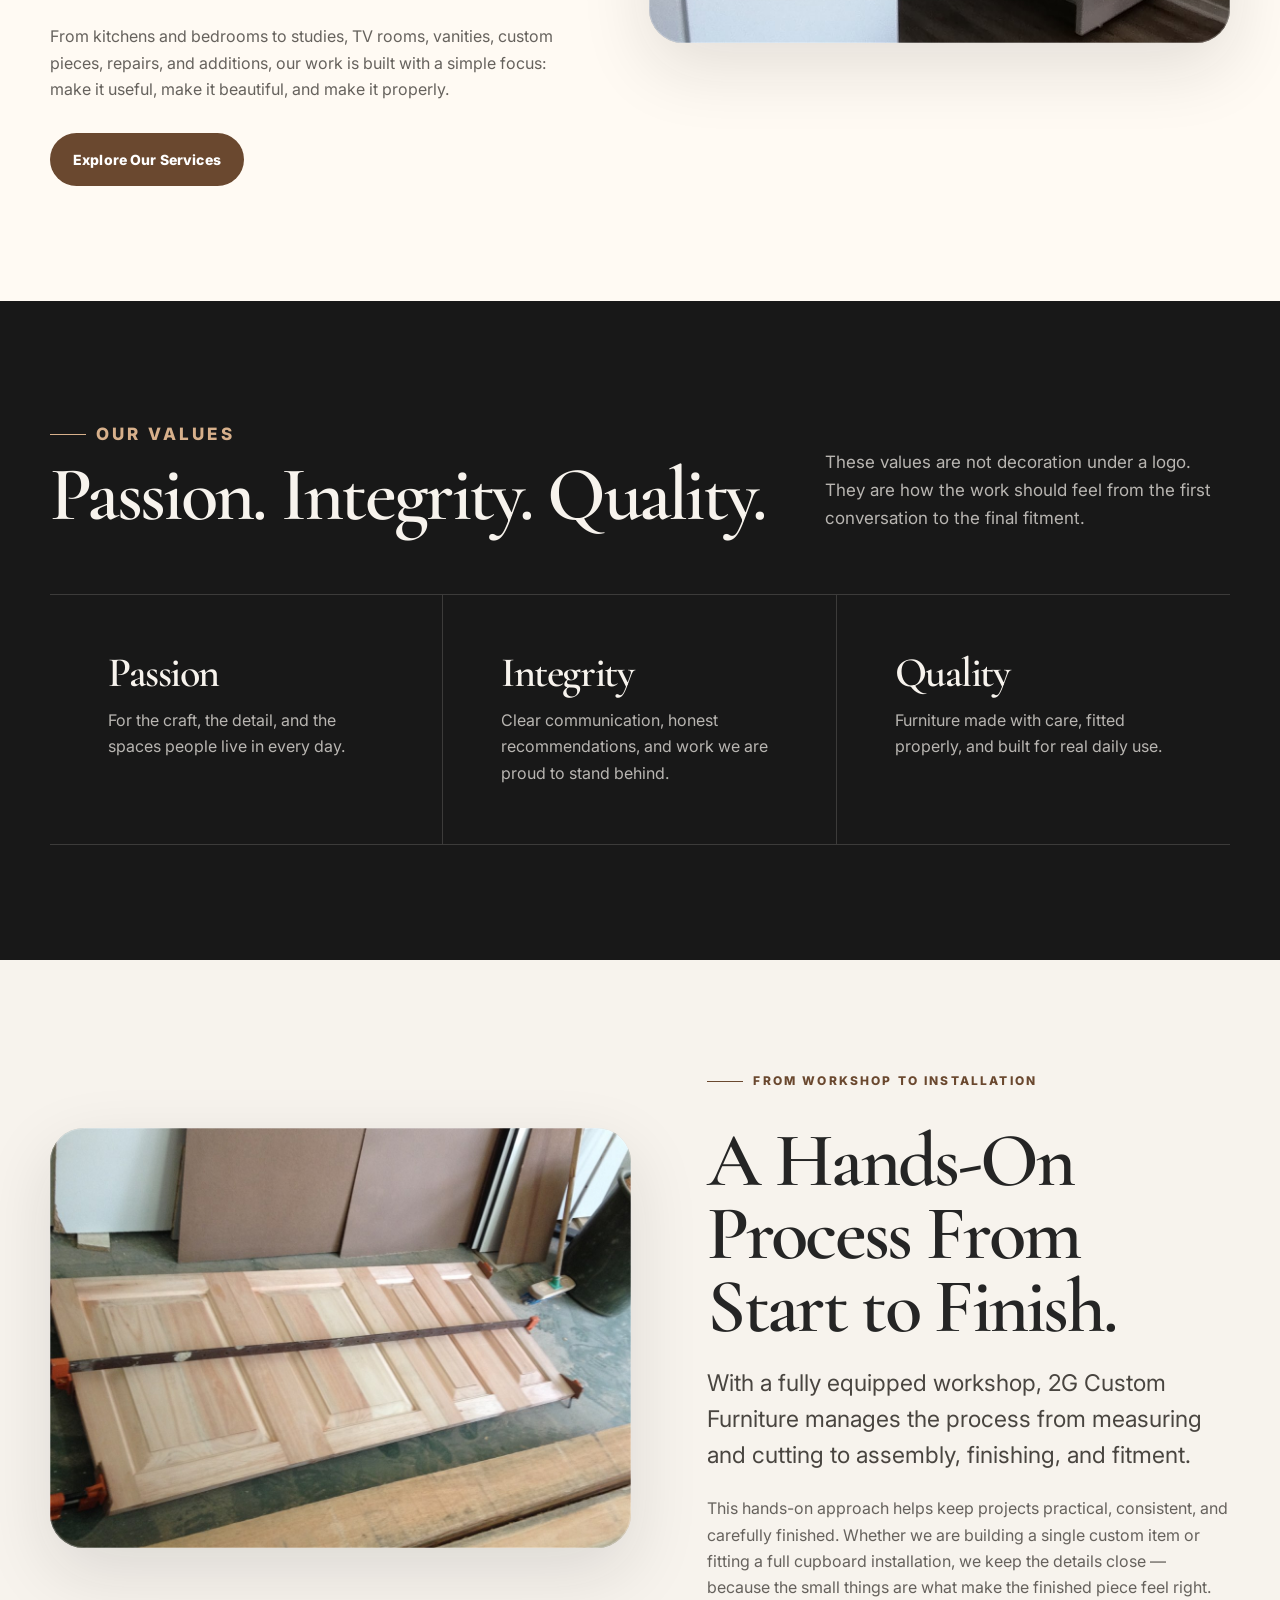
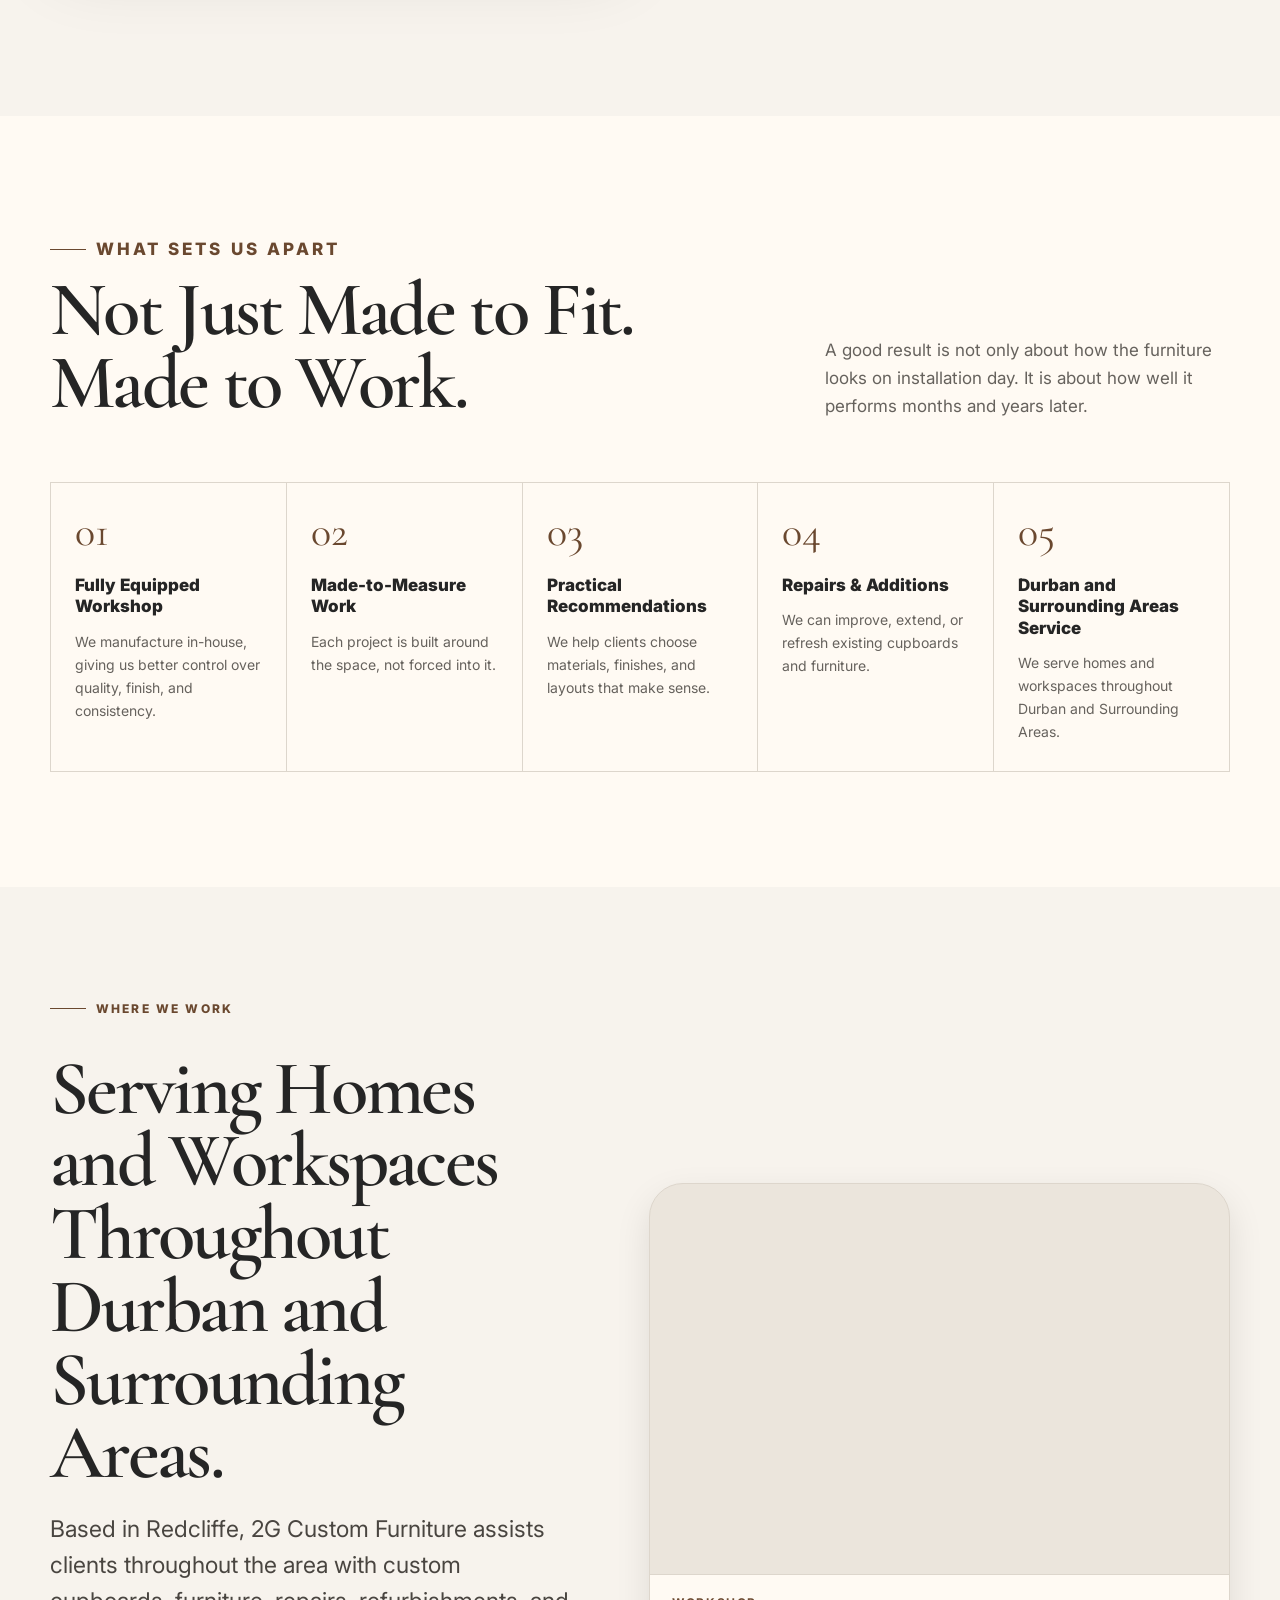
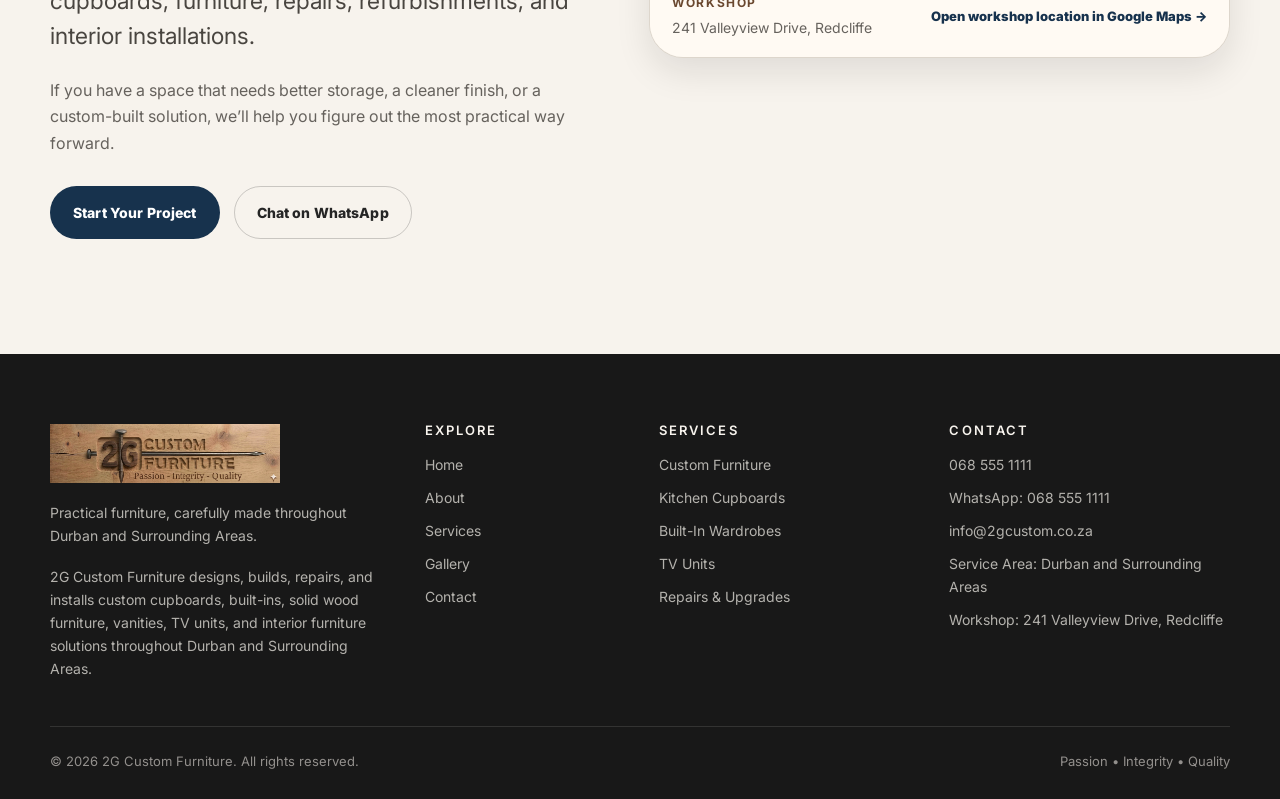
==== commit 0b11f8e3: "Replace site with updated version" ====
--- a/about.html
+++ b/about.html
@@ -1,179 +1,185 @@
-<!doctype html>
+<!DOCTYPE html>
+
 <html lang="en-ZA">
-<head>
-  <meta charset="utf-8">
-  <meta name="viewport" content="width=device-width, initial-scale=1">
-  <title>About 2G Custom Furniture | Woodwork & Custom Furniture KZN</title>
-  <meta name="description" content="Learn about 2G Custom Furniture, a KwaZulu-Natal woodworking business creating practical cupboards, custom furniture, repairs, refurbishments, and built-in solutions since 2016.">
-  <meta name="robots" content="index, follow">
-  <meta property="og:title" content="About 2G Custom Furniture | Woodwork & Custom Furniture KZN">
-  <meta property="og:description" content="Learn about 2G Custom Furniture, a KwaZulu-Natal woodworking business creating practical cupboards, custom furniture, repairs, refurbishments, and built-in solutions since 2016.">
-  <meta property="og:type" content="website">
-  <meta property="og:image" content="assets/images/hero/home-hero.jpg">
-  <meta name="theme-color" content="#17324D">
-  <link rel="preconnect" href="https://fonts.googleapis.com">
-  <link rel="preconnect" href="https://fonts.gstatic.com" crossorigin>
-  <link href="https://fonts.googleapis.com/css2?family=Cormorant+Garamond:wght@500;600;700&family=Inter:wght@400;500;700;800;900&display=swap" rel="stylesheet">
-  <link rel="stylesheet" href="assets/css/styles.css">
-  <script type="application/ld+json">
-  {
-    "@context": "https://schema.org",
-    "@type": "LocalBusiness",
-    "name": "2G Custom Furniture",
-    "image": "assets/images/logo/2g-logo.png",
-    "telephone": "+27 84 460 6909",
-    "email": "info@2gcustomfurniture.co.za",
-    "address": {
-      "@type": "PostalAddress",
-      "streetAddress": "[Insert Workshop Address]",
-      "addressRegion": "KwaZulu-Natal",
-      "addressCountry": "ZA"
-    },
-    "areaServed": "KwaZulu-Natal",
-    "url": "https://www.2gcustomfurniture.co.za",
-    "description": "Custom cupboards, built-ins, solid wood furniture, repairs, refurbishments and installations across KwaZulu-Natal."
-  }
+<head><script>document.documentElement.classList.add('has-js');</script>
+<meta charset="utf-8"/>
+<meta content="width=device-width, initial-scale=1" name="viewport"/>
+<title>About 2G Custom Furniture | Furniture Makers in Durban and Surrounding Areas</title>
+<meta content="Learn about 2G Custom Furniture, creating practical custom furniture, cupboards, repairs and built-in solutions throughout Durban and Surrounding Areas since 2016." name="description"/>
+<meta content="index, follow" name="robots"/>
+<meta content="About 2G Custom Furniture | Furniture Makers in Durban and Surrounding Areas" property="og:title"/>
+<meta content="Learn about 2G Custom Furniture, creating practical custom furniture, cupboards, repairs and built-in solutions throughout Durban and Surrounding Areas since 2016." property="og:description"/>
+<meta content="website" property="og:type"/>
+<meta content="assets/images/hero/about-hero.jpg" property="og:image"/>
+<meta content="#17324D" name="theme-color"/>
+<link href="https://fonts.googleapis.com" rel="preconnect"/>
+<link crossorigin="" href="https://fonts.gstatic.com" rel="preconnect"/>
+<link href="https://fonts.googleapis.com/css2?family=Cormorant+Garamond:wght@500;600;700&amp;family=Inter:wght@400;500;700;800;900&amp;display=swap" rel="stylesheet"/>
+<link href="assets/css/styles.css" rel="stylesheet"/>
+<script type="application/ld+json">
+{
+  "@context": "https://schema.org",
+  "@type": "LocalBusiness",
+  "name": "2G Custom Furniture",
+  "image": "assets/images/logo/2g-logo.png",
+  "telephone": "+27 68 555 1111",
+  "email": "info@2gcustom.co.za",
+  "address": {
+    "@type": "PostalAddress",
+    "streetAddress": "241 Valleyview Drive",
+    "addressLocality": "Redcliffe",
+    "addressRegion": "KwaZulu-Natal",
+    "addressCountry": "ZA"
+  },
+  "areaServed": "Durban and Surrounding Areas",
+  "url": "https://www.2gcustom.co.za",
+  "description": "Custom furniture, cupboards, built-ins, vanities, repairs, refurbishments and installations throughout Durban and Surrounding Areas.",
+  "hasMap": "https://www.google.com/maps/search/?api=1&query=241+Valleyview+Drive+Redcliffe+KwaZulu-Natal"
+}
   </script>
 </head>
-<body>
+<body data-page="about">
+<div aria-hidden="true" class="page-transition"><span></span></div>
+<div aria-hidden="true" class="site-splash" id="site-splash">
+<div class="splash-inner">
+<img alt="" height="229" src="assets/images/logo/2g-logo.png" width="900"/>
+<p>Passion <span>•</span> Integrity <span>•</span> Quality</p>
+<div aria-hidden="true" class="splash-progress"><span></span></div>
+</div>
+</div>
 <a class="skip-link" href="#main">Skip to content</a>
 <header class="site-header">
-  <div class="nav-wrap">
-    <a class="logo" href="index.html" aria-label="2G Custom Furniture home">
-      <img src="assets/images/logo/2g-logo.png" alt="2G Custom Furniture logo">
-    </a>
-    <nav class="nav-links" aria-label="Primary navigation">
-      <a href="index.html">Home</a>
-      <a class="active" href="about.html">About</a>
-      <a href="services.html">Services</a>
-      <a href="contact.html">Contact</a>
-      <a class="btn small-btn" href="contact.html">Request a Quote</a>
-    </nav>
-    <button class="menu-toggle" type="button" aria-label="Open menu" aria-expanded="false">
-      <span></span><span></span><span></span>
-    </button>
-  </div>
+<div class="nav-wrap">
+<a aria-label="2G Custom Furniture home" class="logo" href="index.html">
+<img alt="2G Custom Furniture logo" src="assets/images/logo/2g-logo.png"/>
+</a>
+<nav aria-label="Primary navigation" class="nav-links">
+<a href="index.html">Home</a>
+<a aria-current="page" class="active" href="about.html">About</a>
+<a href="services.html">Services</a>
+<a href="gallery.html">Gallery</a><a href="contact.html">Contact</a>
+<a class="btn small-btn" href="contact.html">Request a Quote</a>
+</nav>
+<button aria-expanded="false" aria-label="Open menu" class="menu-toggle" type="button">
+<span></span><span></span><span></span>
+</button>
+</div>
 </header>
-
 <main id="main">
-  <section class="hero inner-hero">
-    <div class="hero-media"><img src="assets/images/hero/about-hero.jpg" alt="Custom solid wood furniture in progress at 2G Custom Furniture workshop"></div>
-    <div class="container hero-content">
-      <p class="eyebrow">About 2G Custom Furniture</p>
-      <h1>Practical Furniture, Carefully Made Since 2016.</h1>
-      <p class="lead" style="margin-top:24px;">2G Custom Furniture is a hands-on woodworking and furniture business serving homes and workspaces throughout KwaZulu-Natal.</p>
-      <div class="actions"><a class="btn" href="contact.html">Start Your Project</a></div>
-    </div>
-  </section>
-
-  <section class="section alt">
-    <div class="container split">
-      <div class="copy-stack reveal">
-        <p class="eyebrow">Our Story</p>
-        <h2>Built Around Craftsmanship, Service, and Useful Design.</h2>
-        <p class="lead">Since 2016, 2G Custom Furniture has been helping clients improve their spaces with practical, well-made cupboards, furniture, repairs, and interior woodwork.</p>
-        <p>We believe good furniture should do more than fill a room. It should make the space easier to use, better organised, and more enjoyable to live or work in. That is why every project begins with understanding the space, the purpose, the budget, and the people who will use it every day.</p>
-        <p>From kitchens and bedrooms to studies, TV rooms, vanities, custom pieces, repairs, and additions, our work is built with a simple focus: make it useful, make it beautiful, and make it properly.</p>
-        <div class="actions"><a class="btn walnut" href="services.html">Explore Our Services</a></div>
-      </div>
-      <div class="image-frame reveal"><img src="assets/images/workshop/installation-01.jpg" alt="Built-in wardrobe installation by 2G Custom Furniture"></div>
-    </div>
-  </section>
-
-  <section class="section dark">
-    <div class="container">
-      <div class="section-heading reveal"><div><p class="eyebrow">Our Values</p><h2>Passion. Integrity. Quality.</h2></div><p>These values are not decoration under a logo. They are how the work should feel from the first conversation to the final fitment.</p></div>
-      <div class="values-band reveal">
-        <div class="value-block"><h3>Passion</h3><p>For the craft, the detail, and the spaces people live in every day.</p></div>
-        <div class="value-block"><h3>Integrity</h3><p>Clear communication, honest recommendations, and work we are proud to stand behind.</p></div>
-        <div class="value-block"><h3>Quality</h3><p>Furniture made with care, fitted properly, and built for real daily use.</p></div>
-      </div>
-    </div>
-  </section>
-
-  <section class="section">
-    <div class="container split reverse">
-      <div class="image-frame short reveal"><img src="assets/images/workshop/work-in-progress-01.jpg" alt="Workshop project being prepared by 2G Custom Furniture"></div>
-      <div class="copy-stack reveal">
-        <p class="eyebrow">From Workshop to Installation</p>
-        <h2>A Hands-On Process From Start to Finish.</h2>
-        <p class="lead">With a fully equipped workshop, 2G Custom Furniture manages the process from measuring and cutting to assembly, finishing, and fitment.</p>
-        <p>This hands-on approach helps keep projects practical, consistent, and carefully finished. Whether we are building a single custom item or fitting a full cupboard installation, we keep the details close — because the small things are what make the finished piece feel right.</p>
-      </div>
-    </div>
-  </section>
-
-  <section class="section alt">
-    <div class="container">
-      <div class="section-heading reveal"><div><p class="eyebrow">What Sets Us Apart</p><h2>Not Just Made to Fit. Made to Work.</h2></div><p>A good result is not only about how the furniture looks on installation day. It is about how well it performs months and years later.</p></div>
-      <div class="reason-grid reveal">
-        <div class="reason"><span class="num">01</span><h3>Fully Equipped Workshop</h3><p>We manufacture in-house, giving us better control over quality, finish, and consistency.</p></div>
-        <div class="reason"><span class="num">02</span><h3>Made-to-Measure Work</h3><p>Each project is built around the space, not forced into it.</p></div>
-        <div class="reason"><span class="num">03</span><h3>Practical Recommendations</h3><p>We help clients choose materials, finishes, and layouts that make sense.</p></div>
-        <div class="reason"><span class="num">04</span><h3>Repairs & Additions</h3><p>We can improve, extend, or refresh existing cupboards and furniture.</p></div>
-        <div class="reason"><span class="num">05</span><h3>KZN-Wide Service</h3><p>We serve homes and workspaces throughout KwaZulu-Natal.</p></div>
-      </div>
-    </div>
-  </section>
-
-  <section class="section">
-    <div class="container split">
-      <div class="copy-stack reveal">
-        <p class="eyebrow">Where We Work</p>
-        <h2>Serving Homes and Workspaces Across KwaZulu-Natal.</h2>
-        <p class="lead">Based in KZN, 2G Custom Furniture assists clients across the province with custom cupboards, furniture, repairs, refurbishments, and interior installations.</p>
-        <p>If you have a space that needs better storage, a cleaner finish, or a custom-built solution, we’ll help you figure out the most practical way forward.</p>
-        <div class="actions"><a class="btn" href="contact.html">Start Your Project</a><a class="btn secondary" href="https://wa.me/27844606909">Chat on WhatsApp</a></div>
-      </div>
-      <div class="map-placeholder reveal"><div><strong>KwaZulu-Natal Service Area</strong><p>Replace this with a custom KZN map graphic or Google Maps embed if desired.</p></div></div>
-    </div>
-  </section>
+<section class="hero inner-hero">
+<div class="hero-media"><img alt="Custom solid wood furniture in progress at 2G Custom Furniture workshop" data-gallery-link="true" decoding="async" fetchpriority="high" src="assets/images/hero/about-hero.jpg" title="View this project in the gallery"/></div>
+<div class="container hero-content">
+<p class="eyebrow">About 2G Custom Furniture</p>
+<h1>Practical Furniture, Carefully Made Since 2016.</h1>
+<p class="lead" style="margin-top:24px;">2G Custom Furniture is a hands-on woodworking and furniture business serving homes and workspaces throughout Durban and Surrounding Areas.</p>
+<div class="actions"><a class="btn" href="contact.html">Start Your Project</a></div>
+</div>
+</section>
+<section class="section alt">
+<div class="container split">
+<div class="copy-stack reveal">
+<p class="eyebrow">Our Story</p>
+<h2>Built Around Craftsmanship, Service, and Useful Design.</h2>
+<p class="lead">Since 2016, 2G Custom Furniture has been helping clients improve their spaces with practical, well-made cupboards, furniture, repairs, and interior woodwork.</p>
+<p>We believe good furniture should do more than fill a room. It should make the space easier to use, better organised, and more enjoyable to live or work in. That is why every project begins with understanding the space, the purpose, the budget, and the people who will use it every day.</p>
+<p>From kitchens and bedrooms to studies, TV rooms, vanities, custom pieces, repairs, and additions, our work is built with a simple focus: make it useful, make it beautiful, and make it properly.</p>
+<div class="actions"><a class="btn walnut" href="services.html">Explore Our Services</a></div>
+</div>
+<div class="image-frame reveal"><img alt="Built-in wardrobe installation by 2G Custom Furniture" data-gallery-link="true" decoding="async" loading="lazy" src="assets/images/workshop/installation-01.jpg" title="View this project in the gallery"/></div>
+</div>
+</section>
+<section class="section dark">
+<div class="container">
+<div class="section-heading reveal"><div><p class="eyebrow">Our Values</p><h2>Passion. Integrity. Quality.</h2></div><p>These values are not decoration under a logo. They are how the work should feel from the first conversation to the final fitment.</p></div>
+<div class="values-band reveal">
+<div class="value-block"><h3>Passion</h3><p>For the craft, the detail, and the spaces people live in every day.</p></div>
+<div class="value-block"><h3>Integrity</h3><p>Clear communication, honest recommendations, and work we are proud to stand behind.</p></div>
+<div class="value-block"><h3>Quality</h3><p>Furniture made with care, fitted properly, and built for real daily use.</p></div>
+</div>
+</div>
+</section>
+<section class="section">
+<div class="container split reverse">
+<div class="image-frame short reveal"><img alt="Workshop project being prepared by 2G Custom Furniture" data-gallery-link="true" decoding="async" loading="lazy" src="assets/images/workshop/work-in-progress-01.jpg" title="View this project in the gallery"/></div>
+<div class="copy-stack reveal">
+<p class="eyebrow">From Workshop to Installation</p>
+<h2>A Hands-On Process From Start to Finish.</h2>
+<p class="lead">With a fully equipped workshop, 2G Custom Furniture manages the process from measuring and cutting to assembly, finishing, and fitment.</p>
+<p>This hands-on approach helps keep projects practical, consistent, and carefully finished. Whether we are building a single custom item or fitting a full cupboard installation, we keep the details close — because the small things are what make the finished piece feel right.</p>
+</div>
+</div>
+</section>
+<section class="section alt">
+<div class="container">
+<div class="section-heading reveal"><div><p class="eyebrow">What Sets Us Apart</p><h2>Not Just Made to Fit. Made to Work.</h2></div><p>A good result is not only about how the furniture looks on installation day. It is about how well it performs months and years later.</p></div>
+<div class="reason-grid reveal">
+<div class="reason"><span class="num">01</span><h3>Fully Equipped Workshop</h3><p>We manufacture in-house, giving us better control over quality, finish, and consistency.</p></div>
+<div class="reason"><span class="num">02</span><h3>Made-to-Measure Work</h3><p>Each project is built around the space, not forced into it.</p></div>
+<div class="reason"><span class="num">03</span><h3>Practical Recommendations</h3><p>We help clients choose materials, finishes, and layouts that make sense.</p></div>
+<div class="reason"><span class="num">04</span><h3>Repairs &amp; Additions</h3><p>We can improve, extend, or refresh existing cupboards and furniture.</p></div>
+<div class="reason"><span class="num">05</span><h3>Durban and Surrounding Areas Service</h3><p>We serve homes and workspaces throughout Durban and Surrounding Areas.</p></div>
+</div>
+</div>
+</section>
+<section class="section">
+<div class="container split">
+<div class="copy-stack reveal">
+<p class="eyebrow">Where We Work</p>
+<h2>Serving Homes and Workspaces Throughout Durban and Surrounding Areas.</h2>
+<p class="lead">Based in Redcliffe, 2G Custom Furniture assists clients throughout the area with custom cupboards, furniture, repairs, refurbishments, and interior installations.</p>
+<p>If you have a space that needs better storage, a cleaner finish, or a custom-built solution, we’ll help you figure out the most practical way forward.</p>
+<div class="actions"><a class="btn" href="contact.html">Start Your Project</a><a class="btn secondary" href="https://wa.me/27685551111" rel="noopener" target="_blank">Chat on WhatsApp</a></div>
+</div>
+<div class="map-embed reveal">
+<iframe loading="lazy" referrerpolicy="no-referrer-when-downgrade" src="https://www.google.com/maps?q=241%20Valleyview%20Drive%2C%20Redcliffe%2C%20South%20Africa&amp;output=embed" title="2G Custom Furniture workshop at 241 Valleyview Drive, Redcliffe"></iframe>
+<div class="map-meta"><div><strong>Workshop</strong><span>241 Valleyview Drive, Redcliffe</span></div><a class="map-link" href="https://www.google.com/maps/search/?api=1&amp;query=241+Valleyview+Drive+Redcliffe+KwaZulu-Natal" rel="noopener" target="_blank">Open workshop location in Google Maps →</a></div></div>
+</div>
+</section>
 </main>
-<a class="whatsapp-float" href="https://wa.me/27844606909" aria-label="Chat with 2G Custom Furniture on WhatsApp">☏</a>
+<a aria-label="Chat with 2G Custom Furniture on WhatsApp" class="whatsapp-float" href="https://wa.me/27685551111" rel="noopener" target="_blank"><svg aria-hidden="true" focusable="false" viewBox="0 0 24 24"><path d="M12.03 2A9.84 9.84 0 0 0 3.6 16.92L2 22l5.2-1.53A9.93 9.93 0 1 0 12.03 2Zm0 17.96a8.08 8.08 0 0 1-4.12-1.13l-.3-.18-3.08.91.94-3-.2-.31a8.03 8.03 0 1 1 6.76 3.71Zm4.42-6.02c-.24-.12-1.43-.7-1.65-.79-.22-.08-.38-.12-.54.12-.16.24-.62.79-.76.95-.14.16-.28.18-.52.06-.24-.12-1.02-.38-1.94-1.2a7.28 7.28 0 0 1-1.34-1.67c-.14-.24-.02-.37.1-.49.11-.11.24-.28.36-.42.12-.14.16-.24.24-.4.08-.16.04-.3-.02-.42-.06-.12-.54-1.3-.74-1.78-.19-.47-.39-.4-.54-.41h-.46c-.16 0-.42.06-.64.3-.22.24-.84.82-.84 2s.86 2.32.98 2.48c.12.16 1.69 2.58 4.1 3.62.57.25 1.02.4 1.37.51.58.18 1.1.16 1.51.1.46-.07 1.43-.59 1.63-1.15.2-.56.2-1.04.14-1.14-.06-.1-.22-.16-.46-.28Z" fill="currentColor"></path></svg><span class="whatsapp-label">WhatsApp</span></a>
 <footer class="site-footer">
-  <div class="container">
-    <div class="footer-grid">
-      <div>
-        <img class="footer-logo" src="assets/images/logo/2g-logo.png" alt="2G Custom Furniture logo">
-        <p>Practical furniture, carefully made across KwaZulu-Natal.</p>
-        <p style="margin-top:18px;">2G Custom Furniture designs, builds, repairs, and installs custom cupboards, built-ins, solid wood furniture, vanities, TV units, and interior furniture solutions across KZN.</p>
-      </div>
-      <div>
-        <h3>Explore</h3>
-        <ul>
-          <li><a href="index.html">Home</a></li>
-          <li><a href="about.html">About</a></li>
-          <li><a href="services.html">Services</a></li>
-          <li><a href="contact.html">Contact</a></li>
-        </ul>
-      </div>
-      <div>
-        <h3>Services</h3>
-        <ul>
-          <li><a href="services.html#kitchens">Kitchen Cupboards</a></li>
-          <li><a href="services.html#bedrooms">Built-In Wardrobes</a></li>
-          <li><a href="services.html#custom">Custom Furniture</a></li>
-          <li><a href="services.html#living">TV Units</a></li>
-          <li><a href="services.html#repairs">Repairs & Upgrades</a></li>
-        </ul>
-      </div>
-      <div>
-        <h3>Contact</h3>
-        <ul>
-          <li><a href="tel:+27844606909">084 460 6909</a></li>
-          <li><a href="https://wa.me/27844606909">WhatsApp: 084 460 6909</a></li>
-          <li><a href="mailto:info@2gcustomfurniture.co.za">info@2gcustomfurniture.co.za</a></li>
-          <li>Service Area: KwaZulu-Natal</li>
-          <li>Workshop: [Insert Workshop Address]</li>
-        </ul>
-      </div>
-    </div>
-    <div class="footer-bottom">
-      <span>© 2026 2G Custom Furniture. All rights reserved.</span>
-      <span>Website by [Your Name / Business Name]</span>
-    </div>
-  </div>
+<div class="container">
+<div class="footer-grid">
+<div>
+<img alt="2G Custom Furniture logo" class="footer-logo" src="assets/images/logo/2g-logo.png"/>
+<p>Practical furniture, carefully made throughout Durban and Surrounding Areas.</p>
+<p style="margin-top:18px;">2G Custom Furniture designs, builds, repairs, and installs custom cupboards, built-ins, solid wood furniture, vanities, TV units, and interior furniture solutions throughout Durban and Surrounding Areas.</p>
+</div>
+<div>
+<h3>Explore</h3>
+<ul>
+<li><a href="index.html">Home</a></li>
+<li><a href="about.html">About</a></li>
+<li><a href="services.html">Services</a></li>
+<li><a href="gallery.html">Gallery</a></li><li><a href="contact.html">Contact</a></li>
+</ul>
+</div>
+<div>
+<h3>Services</h3>
+<ul><li><a href="services.html#custom">Custom Furniture</a></li>
+<li><a href="services.html#kitchens">Kitchen Cupboards</a></li>
+<li><a href="services.html#bedrooms">Built-In Wardrobes</a></li>
+<li><a href="services.html#living">TV Units</a></li>
+<li><a href="services.html#repairs">Repairs &amp; Upgrades</a></li>
+</ul>
+</div>
+<div>
+<h3>Contact</h3>
+<ul>
+<li><a href="tel:+27685551111">068 555 1111</a></li>
+<li><a href="https://wa.me/27685551111" rel="noopener" target="_blank">WhatsApp: 068 555 1111</a></li>
+<li><a href="mailto:info@2gcustom.co.za">info@2gcustom.co.za</a></li>
+<li>Service Area: Durban and Surrounding Areas</li>
+<li>Workshop: 241 Valleyview Drive, Redcliffe</li>
+</ul>
+</div>
+</div>
+<div class="footer-bottom">
+<span>© 2026 2G Custom Furniture. All rights reserved.</span>
+<span>Passion • Integrity • Quality</span>
+</div>
+</div>
 </footer>
 <script src="assets/js/main.js"></script>
 </body>
-</html>+</html>
--- a/assets/css/styles.css
+++ b/assets/css/styles.css
@@ -499,3 +499,468 @@
   .service-card { min-height: 350px; }
   .whatsapp-float { right: 16px; bottom: 16px; width:54px; height:54px; }
 }
+
+/* --------------------------------------------------------------------------
+   2026 refinement: splash, page transitions, gallery, maps and mobile polish
+   -------------------------------------------------------------------------- */
+html { scroll-padding-top: 96px; }
+body { overflow-x: hidden; }
+body.nav-open,
+body.splash-active,
+body.lightbox-open { overflow: hidden; }
+
+/* Clean brand splash — shown once per browsing session. */
+.site-splash {
+  display: none;
+  position: fixed;
+  inset: 0;
+  z-index: 12000;
+  place-items: center;
+  padding: 28px;
+  background:
+    radial-gradient(circle at 50% 38%, rgba(111,127,140,.18), transparent 35%),
+    #f7f3ed;
+  color: var(--charcoal);
+  opacity: 1;
+  visibility: visible;
+  transition: opacity .7s cubic-bezier(.22,.61,.36,1), visibility .7s;
+}
+.has-js .site-splash { display: grid; }
+.site-splash.is-hidden { opacity: 0; visibility: hidden; pointer-events: none; }
+.splash-inner { width: min(560px, 88vw); text-align: center; }
+.splash-inner img {
+  width: min(520px, 82vw);
+  margin: 0 auto;
+  clip-path: inset(0 100% 0 0);
+  animation: splashReveal .95s cubic-bezier(.16,1,.3,1) .12s forwards;
+}
+.splash-inner p {
+  margin-top: 28px;
+  color: var(--muted);
+  font-size: 11px;
+  font-weight: 800;
+  letter-spacing: .25em;
+  text-transform: uppercase;
+  opacity: 0;
+  animation: splashFade .55s ease .6s forwards;
+}
+.splash-inner p span { color: var(--walnut); margin-inline: 8px; }
+.splash-progress {
+  width: min(240px, 60vw);
+  height: 1px;
+  margin: 26px auto 0;
+  overflow: hidden;
+  background: rgba(37,37,37,.14);
+  opacity: 0;
+  animation: splashFade .3s ease .68s forwards;
+}
+.splash-progress span {
+  display: block;
+  width: 100%;
+  height: 100%;
+  background: var(--navy);
+  transform: translateX(-100%);
+  animation: splashProgress 1.05s cubic-bezier(.65,0,.35,1) .68s forwards;
+}
+@keyframes splashReveal { to { clip-path: inset(0 0 0 0); } }
+@keyframes splashFade { to { opacity: 1; } }
+@keyframes splashProgress { to { transform: translateX(0); } }
+
+/* Brief loading transition between internal pages. */
+.page-transition {
+  position: fixed;
+  inset: 0;
+  z-index: 11000;
+  pointer-events: none;
+  visibility: hidden;
+  background: var(--ink);
+  transform: translateY(101%);
+  transition: transform .48s cubic-bezier(.76,0,.24,1), visibility 0s linear .48s;
+}
+.page-transition::after {
+  content: '2G';
+  position: absolute;
+  top: 50%; left: 50%;
+  transform: translate(-50%,-50%);
+  color: rgba(247,243,237,.9);
+  font-family: var(--font-heading);
+  font-size: clamp(50px, 9vw, 96px);
+  opacity: 0;
+  transition: opacity .2s ease;
+}
+body.page-leaving .page-transition {
+  visibility: visible;
+  transform: translateY(0);
+  transition: transform .48s cubic-bezier(.76,0,.24,1), visibility 0s;
+}
+body.page-leaving .page-transition::after { opacity: 1; transition-delay: .18s; }
+
+/* Navigation refinement for the added Gallery page. */
+.nav-links { gap: clamp(15px, 2vw, 28px); }
+.nav-links a:not(.btn) { white-space: nowrap; }
+.site-header.scrolled .logo img,
+.site-header.inner .logo img { filter: none; }
+
+/* Every project image elsewhere on the site leads to the full gallery. */
+main img[data-gallery-link="true"] { cursor: zoom-in; }
+main img.gallery-linked-image {
+  transition: transform .7s cubic-bezier(.2,.7,.2,1), filter .4s ease, opacity .4s ease;
+}
+main img.gallery-linked-image:focus-visible {
+  outline: 3px solid var(--navy);
+  outline-offset: 4px;
+}
+.image-frame:hover > img.gallery-linked-image,
+.service-detail-image:hover > img.gallery-linked-image { transform: scale(1.025); }
+.hero-media::after { pointer-events: none; }
+
+.gallery-preview-action { display: flex; justify-content: center; margin-top: 34px; }
+
+/* Functional Google Maps embeds. */
+.map-embed {
+  min-height: 390px;
+  overflow: hidden;
+  border: 1px solid var(--stone);
+  border-radius: var(--radius-lg);
+  background: var(--stone-2);
+  box-shadow: var(--shadow-card);
+}
+.map-embed iframe { display: block; width: 100%; min-height: 390px; border: 0; }
+.map-meta {
+  display: flex;
+  justify-content: space-between;
+  align-items: center;
+  gap: 20px;
+  padding: 18px 22px;
+  background: var(--ivory-2);
+  border-top: 1px solid var(--stone);
+}
+.map-meta strong,
+.map-meta span { display: block; }
+.map-meta strong { font-size: 12px; color: var(--walnut); letter-spacing: .13em; text-transform: uppercase; }
+.map-meta span { margin-top: 3px; color: var(--muted); font-size: 14px; }
+.map-link { color: var(--navy); font-size: 13px; font-weight: 850; white-space: nowrap; }
+.map-link:hover { color: var(--walnut); }
+
+/* Full project gallery. */
+.gallery-hero .hero-media img { object-position: center 58%; }
+.gallery-section { overflow: clip; }
+.gallery-filters {
+  display: flex;
+  gap: 10px;
+  flex-wrap: wrap;
+  margin: -8px 0 42px;
+}
+.gallery-filter {
+  border: 1px solid var(--stone);
+  border-radius: 999px;
+  padding: 11px 16px;
+  background: transparent;
+  color: var(--charcoal);
+  font-size: 13px;
+  font-weight: 800;
+  cursor: pointer;
+  transition: background .25s ease, color .25s ease, border-color .25s ease, transform .25s ease;
+}
+.gallery-filter:hover { transform: translateY(-2px); border-color: var(--navy); }
+.gallery-filter.active { background: var(--navy); border-color: var(--navy); color: white; }
+.gallery-page-grid {
+  display: grid;
+  grid-template-columns: repeat(3, minmax(0, 1fr));
+  grid-auto-rows: 310px;
+  grid-auto-flow: dense;
+  gap: 18px;
+}
+.gallery-card {
+  position: relative;
+  min-width: 0;
+  padding: 0;
+  overflow: hidden;
+  border: 0;
+  border-radius: var(--radius-md);
+  background: var(--ink);
+  box-shadow: var(--shadow-card);
+  color: white;
+  cursor: zoom-in;
+  text-align: left;
+  isolation: isolate;
+}
+.gallery-card--wide { grid-column: span 2; }
+.gallery-card:nth-child(6n + 3),
+.gallery-card:nth-child(6n + 5) { grid-row: span 2; }
+.gallery-card[hidden] { display: none !important; }
+.gallery-card img {
+  width: 100%;
+  height: 100%;
+  object-fit: cover;
+  transition: transform .8s cubic-bezier(.2,.7,.2,1), opacity .4s ease;
+}
+.gallery-card::after {
+  content: '';
+  position: absolute;
+  inset: 0;
+  z-index: 1;
+  background: linear-gradient(0deg, rgba(18,18,18,.84), transparent 62%);
+  opacity: .82;
+  transition: opacity .35s ease;
+}
+.gallery-card:hover img,
+.gallery-card:focus-visible img { transform: scale(1.045); }
+.gallery-card:hover::after,
+.gallery-card:focus-visible::after { opacity: 1; }
+.gallery-card:focus-visible { outline: 3px solid var(--navy); outline-offset: 4px; }
+.gallery-card-overlay {
+  position: absolute;
+  inset: auto 0 0;
+  z-index: 2;
+  display: grid;
+  gap: 5px;
+  padding: 24px;
+}
+.gallery-card-overlay small {
+  color: #d7b08b;
+  font-size: 10px;
+  font-style: normal;
+  font-weight: 900;
+  letter-spacing: .17em;
+  text-transform: uppercase;
+}
+.gallery-card-overlay strong { max-width: 34ch; font-size: 16px; line-height: 1.35; }
+.gallery-card-overlay em {
+  margin-top: 6px;
+  color: rgba(255,255,255,.72);
+  font-size: 12px;
+  font-style: normal;
+  opacity: 0;
+  transform: translateY(7px);
+  transition: opacity .25s ease, transform .25s ease;
+}
+.gallery-card:hover .gallery-card-overlay em,
+.gallery-card:focus-visible .gallery-card-overlay em { opacity: 1; transform: none; }
+
+.lightbox {
+  position: fixed;
+  inset: 0;
+  z-index: 13000;
+  display: grid;
+  grid-template-columns: 70px minmax(0, 1fr) 70px;
+  align-items: center;
+  padding: 38px;
+  background: rgba(10,10,10,.94);
+  backdrop-filter: blur(18px);
+  opacity: 0;
+  visibility: hidden;
+  transition: opacity .3s ease, visibility .3s;
+}
+.lightbox.open { opacity: 1; visibility: visible; }
+.lightbox figure {
+  margin: 0;
+  display: grid;
+  justify-items: center;
+  gap: 16px;
+  min-width: 0;
+}
+.lightbox figure img {
+  max-width: min(1160px, 78vw);
+  max-height: 78vh;
+  border-radius: 16px;
+  box-shadow: 0 30px 100px rgba(0,0,0,.5);
+  object-fit: contain;
+}
+.lightbox figcaption { color: rgba(255,255,255,.78); font-size: 14px; text-align: center; }
+.lightbox-close,
+.lightbox-nav {
+  border: 1px solid rgba(255,255,255,.22);
+  border-radius: 999px;
+  background: rgba(255,255,255,.08);
+  color: white;
+  cursor: pointer;
+  transition: background .2s ease, transform .2s ease;
+}
+.lightbox-close:hover,
+.lightbox-nav:hover { background: rgba(255,255,255,.18); transform: scale(1.04); }
+.lightbox-close {
+  position: absolute;
+  top: 24px; right: 24px;
+  width: 46px; height: 46px;
+  font-size: 30px;
+  line-height: 1;
+}
+.lightbox-nav { width: 52px; height: 52px; font-size: 38px; line-height: 1; }
+.lightbox-prev { justify-self: start; }
+.lightbox-next { justify-self: end; }
+
+/* WhatsApp control becomes a neat expanding pill on larger screens. */
+.whatsapp-float { width: 58px; overflow: hidden; justify-content: start; padding: 0 17px; transition: width .3s ease, transform .25s ease, box-shadow .25s ease; }
+.whatsapp-float svg { width: 24px; min-width: 24px; height: 24px; }
+.whatsapp-label { margin-left: 10px; font-size: 13px; opacity: 0; white-space: nowrap; transition: opacity .2s ease; }
+.whatsapp-float:hover { width: 142px; }
+.whatsapp-float:hover .whatsapp-label { opacity: 1; transition-delay: .08s; }
+
+/* Slightly smoother, less mechanical reveals. */
+.reveal {
+  opacity: 0;
+  transform: translateY(24px);
+  transition: opacity .85s cubic-bezier(.22,.61,.36,1), transform .85s cubic-bezier(.22,.61,.36,1);
+}
+.reveal.visible { opacity: 1; transform: none; }
+.service-grid .reveal:nth-child(2),
+.reason-grid .reveal:nth-child(2) { transition-delay: .06s; }
+.service-grid .reveal:nth-child(3),
+.reason-grid .reveal:nth-child(3) { transition-delay: .12s; }
+
+@media (max-width: 1120px) {
+  .nav-links { gap: 15px; }
+  .nav-links a:not(.btn) { font-size: 13px; }
+  .logo img { width: clamp(145px, 16vw, 205px); }
+}
+
+@media (max-width: 980px) {
+  html { scroll-padding-top: 78px; }
+  .nav-links {
+    z-index: 999;
+    padding: 100px 28px 44px;
+    overflow-y: auto;
+    background:
+      radial-gradient(circle at 82% 8%, rgba(111,127,140,.15), transparent 30%),
+      var(--ivory);
+  }
+  .nav-links .btn { width: min(320px, 100%); margin-top: 4px; }
+  .menu-toggle { position: relative; z-index: 1001; }
+  .gallery-page-grid { grid-template-columns: repeat(2, minmax(0, 1fr)); grid-auto-rows: 290px; }
+  .gallery-card--wide { grid-column: span 2; }
+  .gallery-card:nth-child(6n + 3), .gallery-card:nth-child(6n + 5) { grid-row: auto; }
+  .lightbox { grid-template-columns: 54px minmax(0,1fr) 54px; padding: 24px 14px; }
+  .lightbox figure img { max-width: 80vw; }
+}
+
+@media (max-width: 640px) {
+  :root { --section: clamp(64px, 17vw, 92px); }
+  h1 { font-size: clamp(46px, 14.2vw, 72px); line-height: .98; }
+  h2 { font-size: clamp(40px, 12vw, 58px); }
+  .hero, .hero.inner-hero { min-height: min(820px, 92svh); }
+  .hero-content { padding-top: 116px; }
+  .hero-media::after {
+    background:
+      linear-gradient(90deg, rgba(18,18,18,.82), rgba(18,18,18,.48)),
+      linear-gradient(0deg, rgba(18,18,18,.82), transparent 56%);
+  }
+  .section-heading { gap: 18px; }
+  .section-heading p { font-size: 16px; }
+  .service-detail { padding-block: 48px; }
+  .service-detail-image img { height: min(72vw, 390px); }
+  .contact-card strong { font-size: 17px; overflow-wrap: anywhere; }
+  .form-card { border-radius: 24px; }
+  .gallery-filters {
+    flex-wrap: nowrap;
+    overflow-x: auto;
+    margin-inline: -14px;
+    padding: 4px 14px 14px;
+    scrollbar-width: none;
+  }
+  .gallery-filters::-webkit-scrollbar { display: none; }
+  .gallery-filter { flex: 0 0 auto; }
+  .gallery-page-grid { grid-template-columns: 1fr; grid-auto-rows: 330px; gap: 14px; }
+  .gallery-card--wide { grid-column: auto; }
+  .gallery-card:nth-child(4n + 1) { grid-row: span 1; }
+  .gallery-card-overlay { padding: 20px; }
+  .map-embed, .map-embed iframe { min-height: 330px; }
+  .map-meta { align-items: flex-start; flex-direction: column; }
+  .map-link { white-space: normal; }
+  .lightbox { display: block; padding: 74px 14px 86px; }
+  .lightbox figure img { max-width: 92vw; max-height: 70vh; }
+  .lightbox-nav { position: absolute; bottom: 22px; }
+  .lightbox-prev { left: calc(50% - 66px); }
+  .lightbox-next { right: calc(50% - 66px); }
+  .whatsapp-float { width: 54px; padding-inline: 15px; }
+  .whatsapp-float:hover { width: 54px; }
+  .whatsapp-label { display: none; }
+  .splash-inner p { font-size: 9px; letter-spacing: .18em; }
+}
+
+@media (prefers-reduced-motion: reduce) {
+  html { scroll-behavior: auto; }
+  *, *::before, *::after { animation-duration: .01ms !important; animation-iteration-count: 1 !important; transition-duration: .01ms !important; scroll-behavior: auto !important; }
+  .reveal { opacity: 1; transform: none; }
+  .site-splash { display: none !important; }
+}
+
+/* --------------------------------------------------------------------------
+   Navigation and control fixes — July 2026
+   -------------------------------------------------------------------------- */
+
+/* Secondary actions sit on dark photographic and CTA backgrounds. */
+.hero .btn.secondary,
+.cta-panel .btn.secondary {
+  color: var(--ivory);
+  border-color: rgba(247, 243, 237, .58);
+  background: rgba(24, 24, 24, .18);
+  box-shadow: inset 0 0 0 1px rgba(255,255,255,.03);
+}
+.hero .btn.secondary:hover,
+.cta-panel .btn.secondary:hover {
+  color: #fff;
+  border-color: rgba(255,255,255,.92);
+  background: rgba(255,255,255,.12);
+  box-shadow: none;
+}
+
+/* Keep the WhatsApp glyph perfectly centred before the desktop pill expands. */
+.whatsapp-float {
+  display: flex;
+  align-items: center;
+  justify-content: flex-start;
+  line-height: 0;
+}
+.whatsapp-float svg {
+  display: block;
+  flex: 0 0 24px;
+}
+.whatsapp-label { line-height: 1.2; }
+
+@media (max-width: 980px) {
+  /*
+     backdrop-filter creates a containing block for fixed descendants in some
+     mobile browsers. Removing it while the drawer is open keeps the menu
+     pinned to the viewport even after the page has been scrolled.
+  */
+  body.nav-open .site-header {
+    background: transparent;
+    border-bottom-color: transparent;
+    box-shadow: none;
+    backdrop-filter: none;
+    -webkit-backdrop-filter: none;
+  }
+
+  .nav-links {
+    inset: 0;
+    width: 100vw;
+    height: 100vh;
+    height: 100dvh;
+    min-height: 100%;
+    z-index: 1000;
+    transform: translate3d(100%, 0, 0);
+    visibility: hidden;
+    pointer-events: none;
+    will-change: transform;
+  }
+
+  .nav-open .nav-links {
+    transform: translate3d(0, 0, 0);
+    visibility: visible;
+    pointer-events: auto;
+  }
+
+  .menu-toggle {
+    z-index: 1002;
+    touch-action: manipulation;
+  }
+}
+
+@media (max-width: 640px) {
+  .hero .btn.secondary,
+  .cta-panel .btn.secondary {
+    border-color: rgba(247, 243, 237, .72);
+    background: rgba(24, 24, 24, .26);
+  }
+}
